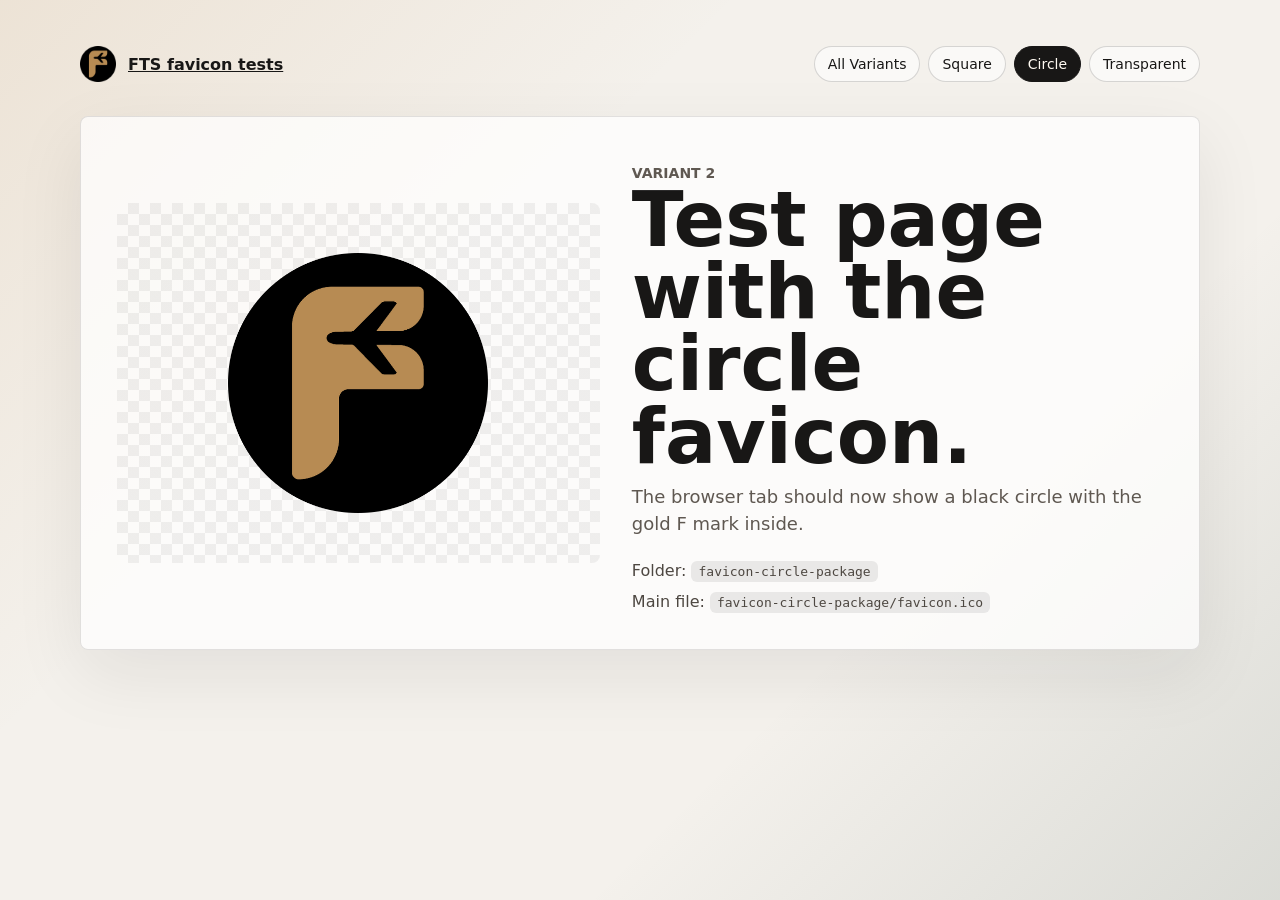
==== circle.html @ d93f95b7 "Initial favicon test site" ====
<!doctype html>
<html lang="ru">
  <head>
    <meta charset="utf-8">
    <meta name="viewport" content="width=device-width, initial-scale=1">
    <title>Circle favicon</title>
    <link rel="icon" href="favicon-circle-package/favicon.ico" sizes="any">
    <link rel="icon" type="image/png" sizes="16x16" href="favicon-circle-package/favicon-16x16.png">
    <link rel="icon" type="image/png" sizes="32x32" href="favicon-circle-package/favicon-32x32.png">
    <link rel="apple-touch-icon" sizes="180x180" href="favicon-circle-package/apple-touch-icon.png">
    <link rel="manifest" href="favicon-circle-package/site.webmanifest">
    <meta name="theme-color" content="#000000">
    <meta name="msapplication-TileColor" content="#000000">
    <meta name="msapplication-config" content="favicon-circle-package/browserconfig.xml">
    <link rel="stylesheet" href="styles.css">
  </head>
  <body>
    <main class="shell">
      <header class="topbar">
        <a class="brand" href="index.html" aria-label="FTS favicon tests">
          <img src="favicon-circle-package/favicon-192x192.png" alt="">
          <span>FTS favicon tests</span>
        </a>
        <nav class="nav" aria-label="Pages">
          <a href="index.html">All Variants</a>
          <a href="square.html">Square</a>
          <a href="circle.html" aria-current="page">Circle</a>
          <a href="transparent.html">Transparent</a>
        </nav>
      </header>

      <section class="detail">
        <div class="icon-stage">
          <img src="favicon-circle-package/favicon-512x512.png" alt="Circle FTS icon">
        </div>
        <div>
          <p class="eyebrow">Variant 2</p>
          <h1>Test page with the circle favicon.</h1>
          <p class="lead">The browser tab should now show a black circle with the gold F mark inside.</p>
          <div class="path-list">
            <span>Folder: <code>favicon-circle-package</code></span>
            <span>Main file: <code>favicon-circle-package/favicon.ico</code></span>
          </div>
        </div>
      </section>
    </main>
  </body>
</html>
---- styles.css ----
:root {
  color-scheme: light;
  font-family: Inter, ui-sans-serif, system-ui, -apple-system, BlinkMacSystemFont, "Segoe UI", sans-serif;
  background: #f4f1ec;
  color: #181716;
}

* {
  box-sizing: border-box;
}

body {
  margin: 0;
  min-height: 100vh;
  background:
    linear-gradient(135deg, rgba(192, 141, 78, 0.14), transparent 34%),
    linear-gradient(315deg, rgba(36, 63, 56, 0.12), transparent 32%),
    #f4f1ec;
}

a {
  color: inherit;
}

.shell {
  width: min(1120px, calc(100% - 40px));
  margin: 0 auto;
  padding: 32px 0 56px;
}

.topbar {
  display: flex;
  align-items: center;
  justify-content: space-between;
  gap: 20px;
  padding: 14px 0 34px;
}

.brand {
  display: flex;
  align-items: center;
  gap: 12px;
  font-weight: 750;
}

.brand img {
  width: 36px;
  height: 36px;
  object-fit: contain;
}

.nav {
  display: flex;
  flex-wrap: wrap;
  gap: 8px;
  justify-content: flex-end;
}

.nav a {
  border: 1px solid rgba(24, 23, 22, 0.16);
  border-radius: 999px;
  padding: 9px 13px;
  text-decoration: none;
  font-size: 14px;
  background: rgba(255, 255, 255, 0.56);
}

.nav a[aria-current="page"] {
  background: #181716;
  color: #fffaf2;
  border-color: #181716;
}

.hero {
  display: grid;
  gap: 18px;
  margin-bottom: 28px;
}

.eyebrow {
  margin: 0;
  color: #76542d;
  font-size: 14px;
  font-weight: 750;
  text-transform: uppercase;
  letter-spacing: 0;
}

h1 {
  max-width: 780px;
  margin: 0;
  font-size: clamp(36px, 7vw, 76px);
  line-height: 0.95;
  letter-spacing: 0;
}

.lead {
  max-width: 690px;
  margin: 0;
  color: #57504a;
  font-size: 18px;
  line-height: 1.55;
}

.grid {
  display: grid;
  grid-template-columns: repeat(3, minmax(0, 1fr));
  gap: 18px;
  margin-top: 34px;
}

.variant-card {
  display: grid;
  min-height: 330px;
  align-content: space-between;
  gap: 24px;
  padding: 24px;
  border: 1px solid rgba(24, 23, 22, 0.12);
  border-radius: 8px;
  background: rgba(255, 255, 255, 0.72);
  text-decoration: none;
  box-shadow: 0 24px 70px rgba(24, 23, 22, 0.08);
  transition: transform 160ms ease, box-shadow 160ms ease, border-color 160ms ease;
}

.variant-card:hover {
  transform: translateY(-3px);
  border-color: rgba(192, 141, 78, 0.55);
  box-shadow: 0 28px 84px rgba(24, 23, 22, 0.13);
}

.icon-stage {
  display: grid;
  place-items: center;
  min-height: 160px;
  border-radius: 8px;
  background:
    linear-gradient(45deg, rgba(24, 23, 22, 0.06) 25%, transparent 25%),
    linear-gradient(-45deg, rgba(24, 23, 22, 0.06) 25%, transparent 25%),
    linear-gradient(45deg, transparent 75%, rgba(24, 23, 22, 0.06) 75%),
    linear-gradient(-45deg, transparent 75%, rgba(24, 23, 22, 0.06) 75%);
  background-size: 22px 22px;
  background-position: 0 0, 0 11px, 11px -11px, -11px 0;
}

.icon-stage.plain {
  background: #e8e2d8;
}

.icon-stage img {
  width: 112px;
  height: 112px;
  object-fit: contain;
  image-rendering: auto;
}

.variant-card h2,
.detail h2 {
  margin: 0;
  font-size: 24px;
  letter-spacing: 0;
}

.variant-card p,
.detail p {
  margin: 10px 0 0;
  color: #5f5851;
  line-height: 1.5;
}

.detail {
  display: grid;
  grid-template-columns: 1fr 1.1fr;
  gap: 32px;
  align-items: center;
  min-height: 520px;
  padding: 36px;
  border: 1px solid rgba(24, 23, 22, 0.12);
  border-radius: 8px;
  background: rgba(255, 255, 255, 0.72);
  box-shadow: 0 24px 70px rgba(24, 23, 22, 0.08);
}

.detail .icon-stage {
  min-height: 360px;
}

.detail .icon-stage img {
  width: min(260px, 56vw);
  height: min(260px, 56vw);
}

.path-list {
  display: grid;
  gap: 10px;
  margin-top: 24px;
  color: #4d4741;
}

.path-list code {
  display: inline-block;
  padding: 3px 7px;
  border-radius: 6px;
  background: rgba(24, 23, 22, 0.08);
}

@media (max-width: 820px) {
  .topbar {
    align-items: flex-start;
    flex-direction: column;
  }

  .nav {
    justify-content: flex-start;
  }

  .grid,
  .detail {
    grid-template-columns: 1fr;
  }

  .detail {
    padding: 22px;
    min-height: auto;
  }
}
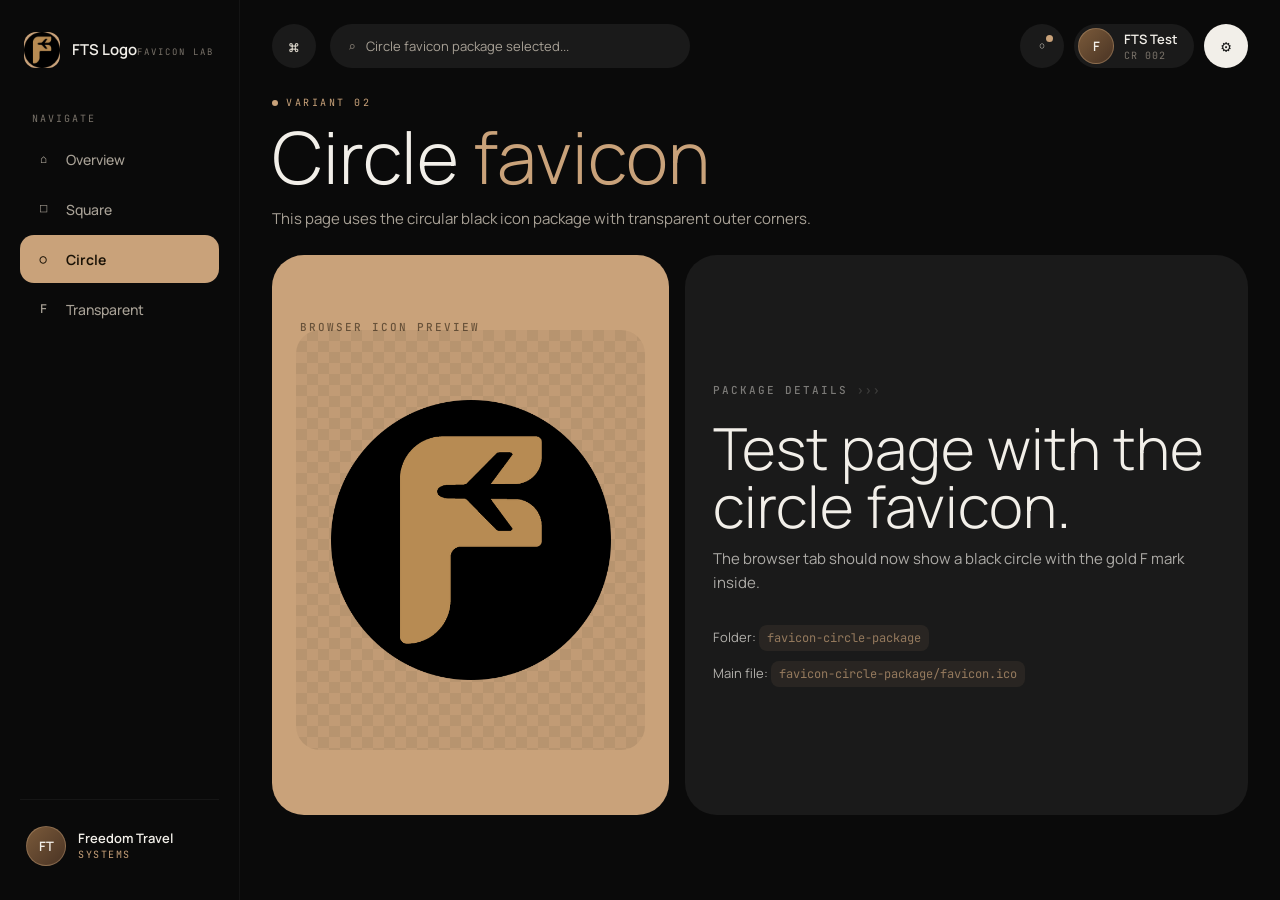
==== commit 2cb4de37: "Restyle favicon test dashboard" ====
--- a/circle.html
+++ b/circle.html
@@ -1,48 +1,65 @@
 <!doctype html>
-<html lang="ru">
+<html lang="en">
   <head>
     <meta charset="utf-8">
     <meta name="viewport" content="width=device-width, initial-scale=1">
     <title>Circle favicon</title>
+    <link rel="preconnect" href="https://fonts.googleapis.com">
+    <link rel="preconnect" href="https://fonts.gstatic.com" crossorigin>
+    <link href="https://fonts.googleapis.com/css2?family=Manrope:wght@200;300;400;500;600;700&family=JetBrains+Mono:wght@400;500&display=swap" rel="stylesheet">
     <link rel="icon" href="favicon-circle-package/favicon.ico" sizes="any">
     <link rel="icon" type="image/png" sizes="16x16" href="favicon-circle-package/favicon-16x16.png">
     <link rel="icon" type="image/png" sizes="32x32" href="favicon-circle-package/favicon-32x32.png">
     <link rel="apple-touch-icon" sizes="180x180" href="favicon-circle-package/apple-touch-icon.png">
     <link rel="manifest" href="favicon-circle-package/site.webmanifest">
-    <meta name="theme-color" content="#000000">
+    <meta name="theme-color" content="#0a0a0a">
     <meta name="msapplication-TileColor" content="#000000">
     <meta name="msapplication-config" content="favicon-circle-package/browserconfig.xml">
     <link rel="stylesheet" href="styles.css">
   </head>
   <body>
-    <main class="shell">
-      <header class="topbar">
-        <a class="brand" href="index.html" aria-label="FTS favicon tests">
-          <img src="favicon-circle-package/favicon-192x192.png" alt="">
-          <span>FTS favicon tests</span>
+    <div class="shell">
+      <aside class="side">
+        <a class="logo" href="index.html" aria-label="FTS favicon tests">
+          <span class="logo-mark"><img src="favicon-circle-package/favicon-192x192.png" alt=""></span>
+          <span class="logo-text"><span class="n">FTS Logo</span><span class="s">Favicon Lab</span></span>
         </a>
         <nav class="nav" aria-label="Pages">
-          <a href="index.html">All Variants</a>
-          <a href="square.html">Square</a>
-          <a href="circle.html" aria-current="page">Circle</a>
-          <a href="transparent.html">Transparent</a>
+          <div class="nav-label">Navigate</div>
+          <a class="nav-item" href="index.html"><span class="nav-ico">⌂</span><span>Overview</span></a>
+          <a class="nav-item" href="square.html"><span class="nav-ico">□</span><span>Square</span></a>
+          <a class="nav-item active" href="circle.html"><span class="nav-ico">○</span><span>Circle</span></a>
+          <a class="nav-item" href="transparent.html"><span class="nav-ico">F</span><span>Transparent</span></a>
         </nav>
-      </header>
+        <div class="side-foot"><div class="prof"><div class="avatar">FT</div><div><div class="nm">Freedom Travel</div><div class="rl">Systems</div></div></div></div>
+      </aside>
 
-      <section class="detail">
-        <div class="icon-stage">
-          <img src="favicon-circle-package/favicon-512x512.png" alt="Circle FTS icon">
-        </div>
-        <div>
-          <p class="eyebrow">Variant 2</p>
-          <h1>Test page with the circle favicon.</h1>
-          <p class="lead">The browser tab should now show a black circle with the gold F mark inside.</p>
-          <div class="path-list">
-            <span>Folder: <code>favicon-circle-package</code></span>
-            <span>Main file: <code>favicon-circle-package/favicon.ico</code></span>
+      <main class="main">
+        <header class="top">
+          <div class="top-left"><div class="icon-btn">⌘</div><div class="search-pill"><span>⌕</span><span>Circle favicon package selected...</span></div></div>
+          <div class="top-right"><div class="icon-btn"><span class="dot"></span>◦</div><div class="user-chip"><div class="avatar">F</div><div><div class="nm">FTS Test</div><div class="id">CR 002</div></div></div><div class="icon-btn white">⚙</div></div>
+        </header>
+        <section class="headline">
+          <p class="eyebrow">Variant 02</p>
+          <h1>Circle <em>favicon</em></h1>
+          <p class="lead">This page uses the circular black icon package with transparent outer corners.</p>
+        </section>
+        <section class="grid">
+          <div class="tile tan detail-visual">
+            <div class="tile-label">Browser icon preview</div>
+            <div class="icon-stage"><img src="favicon-circle-package/favicon-512x512.png" alt="Circle FTS icon"></div>
           </div>
-        </div>
-      </section>
-    </main>
+          <div class="tile dark detail-copy">
+            <div class="tile-label">Package details <span class="chev">›››</span></div>
+            <h2>Test page with the circle favicon.</h2>
+            <p>The browser tab should now show a black circle with the gold F mark inside.</p>
+            <div class="path-list">
+              <span>Folder: <code>favicon-circle-package</code></span>
+              <span>Main file: <code>favicon-circle-package/favicon.ico</code></span>
+            </div>
+          </div>
+        </section>
+      </main>
+    </div>
   </body>
 </html>
--- a/styles.css
+++ b/styles.css
@@ -1,226 +1,728 @@
 :root {
-  color-scheme: light;
-  font-family: Inter, ui-sans-serif, system-ui, -apple-system, BlinkMacSystemFont, "Segoe UI", sans-serif;
-  background: #f4f1ec;
-  color: #181716;
+  --bg: #0a0a0a;
+  --bg-2: #111111;
+  --tile-dark: #1a1a1a;
+  --tile-darker: #141414;
+  --tile-grey: #cfcac2;
+  --tile-grey-2: #b8b2a8;
+  --tile-tan: #c9a27a;
+  --tile-tan-2: #b08968;
+  --tile-tan-dark: #6b4e2e;
+  --ink: #f2efe9;
+  --ink-2: #d4cfc4;
+  --muted: #7a736a;
+  --muted-2: #a8a196;
+  --on-tan: #1a1206;
+  --on-grey: #1a1a1a;
+  --r-xl: 32px;
+  --r-lg: 24px;
+  --r-md: 16px;
+  --sans: "Manrope", system-ui, -apple-system, BlinkMacSystemFont, "Segoe UI", sans-serif;
+  --mono: "JetBrains Mono", ui-monospace, SFMono-Regular, Menlo, monospace;
 }
 
 * {
   box-sizing: border-box;
 }
 
+html,
 body {
   margin: 0;
+  min-height: 100%;
+}
+
+body {
   min-height: 100vh;
-  background:
-    linear-gradient(135deg, rgba(192, 141, 78, 0.14), transparent 34%),
-    linear-gradient(315deg, rgba(36, 63, 56, 0.12), transparent 32%),
-    #f4f1ec;
+  background: var(--bg);
+  color: var(--ink);
+  font-family: var(--sans);
+  font-weight: 400;
+  -webkit-font-smoothing: antialiased;
 }
 
 a {
   color: inherit;
+  text-decoration: none;
 }
 
 .shell {
-  width: min(1120px, calc(100% - 40px));
-  margin: 0 auto;
-  padding: 32px 0 56px;
-}
-
-.topbar {
-  display: flex;
-  align-items: center;
-  justify-content: space-between;
-  gap: 20px;
-  padding: 14px 0 34px;
-}
-
-.brand {
+  display: grid;
+  grid-template-columns: 240px 1fr;
+  min-height: 100vh;
+}
+
+.side {
+  position: sticky;
+  top: 0;
+  display: flex;
+  flex-direction: column;
+  gap: 28px;
+  height: 100vh;
+  padding: 28px 20px;
+  border-right: 1px solid rgba(255, 255, 255, 0.04);
+  background: var(--bg);
+}
+
+.logo {
   display: flex;
   align-items: center;
   gap: 12px;
-  font-weight: 750;
-}
-
-.brand img {
+  padding: 4px 4px 8px;
+}
+
+.logo-mark {
+  display: grid;
+  place-items: center;
   width: 36px;
   height: 36px;
-  object-fit: contain;
+  flex-shrink: 0;
+  overflow: hidden;
+  border-radius: 12px;
+  background: var(--tile-tan);
+}
+
+.logo-mark img {
+  width: 100%;
+  height: 100%;
+  object-fit: cover;
+}
+
+.logo-text {
+  min-width: 0;
+  line-height: 1.1;
+}
+
+.logo-text .n {
+  color: var(--ink);
+  font-size: 15px;
+  font-weight: 600;
+  letter-spacing: 0;
+  white-space: nowrap;
+}
+
+.logo-text .s {
+  margin-top: 3px;
+  color: var(--muted);
+  font-family: var(--mono);
+  font-size: 9px;
+  letter-spacing: 0.22em;
+  text-transform: uppercase;
+  white-space: nowrap;
 }
 
 .nav {
   display: flex;
-  flex-wrap: wrap;
+  flex-direction: column;
+  gap: 2px;
+}
+
+.nav-label {
+  padding: 8px 12px;
+  color: var(--muted);
+  font-family: var(--mono);
+  font-size: 10px;
+  letter-spacing: 0.2em;
+  text-transform: uppercase;
+}
+
+.nav-item {
+  display: flex;
+  align-items: center;
+  gap: 14px;
+  min-height: 48px;
+  padding: 12px 14px;
+  border-radius: 14px;
+  color: var(--muted-2);
+  font-size: 14px;
+  font-weight: 500;
+  transition: background 0.15s, color 0.15s;
+}
+
+.nav-item:hover {
+  background: var(--tile-dark);
+  color: var(--ink);
+}
+
+.nav-item.active {
+  background: var(--tile-tan);
+  color: var(--on-tan);
+  font-weight: 650;
+}
+
+.nav-ico {
+  display: grid;
+  place-items: center;
+  width: 18px;
+  height: 18px;
+  flex-shrink: 0;
+  font-family: var(--mono);
+  font-size: 12px;
+}
+
+.badge {
+  margin-left: auto;
+  padding: 2px 7px;
+  border-radius: 6px;
+  background: var(--on-tan);
+  color: var(--tile-tan);
+  font-family: var(--mono);
+  font-size: 10px;
+}
+
+.side-foot {
+  margin-top: auto;
+  padding-top: 20px;
+  border-top: 1px solid rgba(255, 255, 255, 0.05);
+}
+
+.prof {
+  display: flex;
+  align-items: center;
+  gap: 12px;
+  padding: 6px;
+}
+
+.avatar {
+  display: grid;
+  place-items: center;
+  width: 40px;
+  height: 40px;
+  flex-shrink: 0;
+  border: 1.5px solid rgba(201, 162, 122, 0.4);
+  border-radius: 50%;
+  background: linear-gradient(135deg, #7a5a3a, #4a3424);
+  color: var(--ink);
+  font-size: 13px;
+  font-weight: 600;
+}
+
+.prof .nm {
+  color: var(--ink);
+  font-size: 13px;
+  font-weight: 600;
+  line-height: 1.2;
+  white-space: nowrap;
+}
+
+.prof .rl {
+  margin-top: 2px;
+  color: var(--tile-tan);
+  font-family: var(--mono);
+  font-size: 10px;
+  letter-spacing: 0.15em;
+  text-transform: uppercase;
+  white-space: nowrap;
+}
+
+.main {
+  display: flex;
+  flex-direction: column;
+  gap: 20px;
+  min-width: 0;
+  padding: 24px 32px 40px;
+  overflow: hidden;
+}
+
+.top {
+  display: flex;
+  align-items: center;
+  gap: 12px;
+}
+
+.top-left {
+  display: flex;
+  align-items: center;
+  gap: 14px;
+  flex: 1;
+  min-width: 0;
+}
+
+.icon-btn {
+  position: relative;
+  display: grid;
+  place-items: center;
+  width: 44px;
+  height: 44px;
+  flex-shrink: 0;
+  border-radius: 50%;
+  background: var(--tile-dark);
+  color: var(--ink-2);
+  font-family: var(--mono);
+  font-size: 16px;
+}
+
+.icon-btn.white {
+  background: var(--ink);
+  color: var(--on-grey);
+}
+
+.icon-btn .dot {
+  position: absolute;
+  top: 11px;
+  right: 11px;
+  width: 7px;
+  height: 7px;
+  border-radius: 50%;
+  background: var(--tile-tan);
+}
+
+.search-pill {
+  display: flex;
+  align-items: center;
+  gap: 10px;
+  width: min(360px, 100%);
+  height: 44px;
+  padding: 0 20px 0 18px;
+  border-radius: 999px;
+  background: var(--tile-dark);
+  color: var(--muted-2);
+  font-size: 13px;
+}
+
+.search-pill span:first-child {
+  color: var(--muted);
+  font-family: var(--mono);
+}
+
+.top-right {
+  display: flex;
+  align-items: center;
+  gap: 10px;
+  flex-shrink: 0;
+}
+
+.user-chip {
+  display: flex;
+  align-items: center;
+  gap: 10px;
+  padding: 4px 16px 4px 4px;
+  border-radius: 999px;
+  background: var(--tile-dark);
+}
+
+.user-chip .avatar {
+  width: 36px;
+  height: 36px;
+}
+
+.user-chip .nm {
+  font-size: 13px;
+  font-weight: 600;
+  white-space: nowrap;
+}
+
+.user-chip .id {
+  margin-top: 1px;
+  color: var(--muted);
+  font-family: var(--mono);
+  font-size: 10px;
+  letter-spacing: 0.1em;
+  white-space: nowrap;
+}
+
+.headline {
+  padding: 8px 0 4px;
+}
+
+.eyebrow {
+  display: flex;
+  align-items: center;
   gap: 8px;
-  justify-content: flex-end;
-}
-
-.nav a {
-  border: 1px solid rgba(24, 23, 22, 0.16);
-  border-radius: 999px;
-  padding: 9px 13px;
-  text-decoration: none;
-  font-size: 14px;
-  background: rgba(255, 255, 255, 0.56);
-}
-
-.nav a[aria-current="page"] {
-  background: #181716;
-  color: #fffaf2;
-  border-color: #181716;
-}
-
-.hero {
-  display: grid;
-  gap: 18px;
-  margin-bottom: 28px;
-}
-
-.eyebrow {
   margin: 0;
-  color: #76542d;
-  font-size: 14px;
-  font-weight: 750;
+  color: var(--tile-tan);
+  font-family: var(--mono);
+  font-size: 10px;
+  letter-spacing: 0.25em;
   text-transform: uppercase;
+}
+
+.eyebrow::before {
+  content: "";
+  width: 6px;
+  height: 6px;
+  border-radius: 50%;
+  background: var(--tile-tan);
+}
+
+h1 {
+  margin: 12px 0 0;
+  color: var(--ink);
+  font-size: 72px;
+  font-weight: 300;
   letter-spacing: 0;
-}
-
-h1 {
-  max-width: 780px;
-  margin: 0;
-  font-size: clamp(36px, 7vw, 76px);
-  line-height: 0.95;
-  letter-spacing: 0;
+  line-height: 1;
+}
+
+h1 em {
+  color: var(--tile-tan);
+  font-style: normal;
+  font-weight: 300;
 }
 
 .lead {
-  max-width: 690px;
-  margin: 0;
-  color: #57504a;
-  font-size: 18px;
-  line-height: 1.55;
+  max-width: 720px;
+  margin: 14px 0 0;
+  color: var(--muted-2);
+  font-size: 15px;
+  line-height: 1.6;
 }
 
 .grid {
   display: grid;
-  grid-template-columns: repeat(3, minmax(0, 1fr));
-  gap: 18px;
-  margin-top: 34px;
+  grid-template-columns: repeat(12, 1fr);
+  gap: 16px;
+}
+
+.tile {
+  position: relative;
+  display: flex;
+  flex-direction: column;
+  overflow: hidden;
+  border-radius: var(--r-xl);
+  padding: 28px;
+}
+
+.tile.dark {
+  background: var(--tile-dark);
+  color: var(--ink);
+}
+
+.tile.darker {
+  background: var(--tile-darker);
+  color: var(--ink);
+}
+
+.tile.grey {
+  background: var(--tile-grey);
+  color: var(--on-grey);
+}
+
+.tile.grey-2 {
+  background: var(--tile-grey-2);
+  color: var(--on-grey);
+}
+
+.tile.tan {
+  background: var(--tile-tan);
+  color: var(--on-tan);
+}
+
+.tile-label {
+  color: currentColor;
+  font-family: var(--mono);
+  font-size: 11px;
+  font-weight: 500;
+  letter-spacing: 0.18em;
+  opacity: 0.55;
+  text-transform: uppercase;
+  white-space: nowrap;
+}
+
+.tile.dark .tile-label,
+.tile.darker .tile-label {
+  opacity: 0.45;
+}
+
+.hero-tile {
+  grid-column: span 6;
+  min-height: 278px;
+  justify-content: space-between;
+}
+
+.hero-tile h2 {
+  max-width: 480px;
+  margin: 28px 0 0;
+  font-size: 42px;
+  font-weight: 300;
+  letter-spacing: 0;
+  line-height: 1.05;
+}
+
+.hero-tile p {
+  max-width: 520px;
+  margin: 16px 0 0;
+  color: rgba(0, 0, 0, 0.58);
+  font-size: 14px;
+  line-height: 1.6;
 }
 
 .variant-card {
-  display: grid;
-  min-height: 330px;
-  align-content: space-between;
-  gap: 24px;
-  padding: 24px;
-  border: 1px solid rgba(24, 23, 22, 0.12);
-  border-radius: 8px;
-  background: rgba(255, 255, 255, 0.72);
-  text-decoration: none;
-  box-shadow: 0 24px 70px rgba(24, 23, 22, 0.08);
-  transition: transform 160ms ease, box-shadow 160ms ease, border-color 160ms ease;
+  grid-column: span 4;
+  min-height: 360px;
+  color: inherit;
+  transition: transform 0.15s ease, filter 0.15s ease;
 }
 
 .variant-card:hover {
-  transform: translateY(-3px);
-  border-color: rgba(192, 141, 78, 0.55);
-  box-shadow: 0 28px 84px rgba(24, 23, 22, 0.13);
+  transform: translateY(-4px);
+  filter: brightness(1.04);
+}
+
+.variant-card h2,
+.detail-copy h2 {
+  margin: 22px 0 0;
+  font-size: 34px;
+  font-weight: 300;
+  letter-spacing: 0;
+  line-height: 1;
+}
+
+.variant-card p,
+.detail-copy p {
+  margin: 12px 0 0;
+  color: currentColor;
+  font-size: 14px;
+  line-height: 1.58;
+  opacity: 0.68;
 }
 
 .icon-stage {
+  position: relative;
   display: grid;
   place-items: center;
   min-height: 160px;
-  border-radius: 8px;
+  margin: -4px -4px 0;
+  overflow: hidden;
+  border-radius: var(--r-lg);
   background:
-    linear-gradient(45deg, rgba(24, 23, 22, 0.06) 25%, transparent 25%),
-    linear-gradient(-45deg, rgba(24, 23, 22, 0.06) 25%, transparent 25%),
-    linear-gradient(45deg, transparent 75%, rgba(24, 23, 22, 0.06) 75%),
-    linear-gradient(-45deg, transparent 75%, rgba(24, 23, 22, 0.06) 75%);
+    linear-gradient(45deg, rgba(255, 255, 255, 0.05) 25%, transparent 25%),
+    linear-gradient(-45deg, rgba(255, 255, 255, 0.05) 25%, transparent 25%),
+    linear-gradient(45deg, transparent 75%, rgba(255, 255, 255, 0.05) 75%),
+    linear-gradient(-45deg, transparent 75%, rgba(255, 255, 255, 0.05) 75%),
+    rgba(255, 255, 255, 0.04);
   background-size: 22px 22px;
   background-position: 0 0, 0 11px, 11px -11px, -11px 0;
 }
 
+.tile.grey .icon-stage,
+.tile.grey-2 .icon-stage,
+.tile.tan .icon-stage {
+  background:
+    linear-gradient(45deg, rgba(0, 0, 0, 0.05) 25%, transparent 25%),
+    linear-gradient(-45deg, rgba(0, 0, 0, 0.05) 25%, transparent 25%),
+    linear-gradient(45deg, transparent 75%, rgba(0, 0, 0, 0.05) 75%),
+    linear-gradient(-45deg, transparent 75%, rgba(0, 0, 0, 0.05) 75%),
+    rgba(0, 0, 0, 0.04);
+  background-size: 22px 22px;
+  background-position: 0 0, 0 11px, 11px -11px, -11px 0;
+}
+
 .icon-stage.plain {
-  background: #e8e2d8;
+  background: rgba(0, 0, 0, 0.08);
 }
 
 .icon-stage img {
-  width: 112px;
-  height: 112px;
+  position: relative;
+  z-index: 1;
+  width: 118px;
+  height: 118px;
   object-fit: contain;
-  image-rendering: auto;
-}
-
-.variant-card h2,
-.detail h2 {
-  margin: 0;
-  font-size: 24px;
-  letter-spacing: 0;
-}
-
-.variant-card p,
-.detail p {
-  margin: 10px 0 0;
-  color: #5f5851;
-  line-height: 1.5;
-}
-
-.detail {
-  display: grid;
-  grid-template-columns: 1fr 1.1fr;
-  gap: 32px;
-  align-items: center;
-  min-height: 520px;
-  padding: 36px;
-  border: 1px solid rgba(24, 23, 22, 0.12);
-  border-radius: 8px;
-  background: rgba(255, 255, 255, 0.72);
-  box-shadow: 0 24px 70px rgba(24, 23, 22, 0.08);
-}
-
-.detail .icon-stage {
-  min-height: 360px;
-}
-
-.detail .icon-stage img {
-  width: min(260px, 56vw);
-  height: min(260px, 56vw);
+}
+
+.chev {
+  color: currentColor;
+  font-weight: 600;
+  letter-spacing: 1px;
+  opacity: 0.38;
+}
+
+.stat-row {
+  display: flex;
+  flex-wrap: wrap;
+  gap: 8px;
+  margin-top: 20px;
+}
+
+.stat-pill {
+  padding: 6px 10px;
+  border-radius: 999px;
+  background: rgba(0, 0, 0, 0.08);
+  color: currentColor;
+  font-family: var(--mono);
+  font-size: 10px;
+  letter-spacing: 0.08em;
+  text-transform: uppercase;
+}
+
+.tile.dark .stat-pill,
+.tile.darker .stat-pill {
+  background: rgba(201, 162, 122, 0.12);
+  color: var(--tile-tan);
+}
+
+.detail-visual {
+  grid-column: span 5;
+  min-height: 560px;
+  justify-content: center;
+}
+
+.detail-visual .icon-stage {
+  min-height: 420px;
+}
+
+.detail-visual .icon-stage img {
+  width: min(280px, 56vw);
+  height: min(280px, 56vw);
+}
+
+.detail-copy {
+  grid-column: span 7;
+  min-height: 560px;
+  justify-content: center;
+}
+
+.detail-copy h2 {
+  max-width: 620px;
+  font-size: 58px;
+}
+
+.detail-copy p {
+  max-width: 620px;
+  font-size: 15px;
 }
 
 .path-list {
   display: grid;
   gap: 10px;
-  margin-top: 24px;
-  color: #4d4741;
+  margin-top: 30px;
+}
+
+.path-list span {
+  color: currentColor;
+  font-size: 13px;
+  opacity: 0.7;
 }
 
 .path-list code {
   display: inline-block;
-  padding: 3px 7px;
-  border-radius: 6px;
-  background: rgba(24, 23, 22, 0.08);
-}
-
-@media (max-width: 820px) {
-  .topbar {
-    align-items: flex-start;
+  padding: 5px 8px;
+  border-radius: 8px;
+  background: rgba(0, 0, 0, 0.08);
+  color: currentColor;
+  font-family: var(--mono);
+  font-size: 12px;
+}
+
+.tile.dark .path-list code,
+.tile.darker .path-list code {
+  background: rgba(201, 162, 122, 0.12);
+  color: var(--tile-tan);
+}
+
+@media (max-width: 980px) {
+  .shell {
+    grid-template-columns: 1fr;
+  }
+
+  .side {
+    position: static;
+    height: auto;
+    padding: 18px;
+  }
+
+  .nav {
+    display: grid;
+    grid-template-columns: repeat(4, minmax(0, 1fr));
+  }
+
+  .nav-label,
+  .side-foot {
+    display: none;
+  }
+
+  .main {
+    padding: 18px;
+  }
+
+  .top {
     flex-direction: column;
+    align-items: stretch;
+  }
+
+  .top-right,
+  .top-left {
+    width: 100%;
+  }
+
+  .search-pill {
+    width: 100%;
+    max-width: none;
+  }
+
+  h1 {
+    font-size: 52px;
+  }
+
+  .hero-tile,
+  .variant-card,
+  .detail-visual,
+  .detail-copy {
+    grid-column: span 12;
+  }
+
+  .detail-copy,
+  .detail-visual {
+    min-height: auto;
+  }
+}
+
+@media (max-width: 620px) {
+  .side {
+    gap: 16px;
   }
 
   .nav {
-    justify-content: flex-start;
-  }
-
-  .grid,
-  .detail {
-    grid-template-columns: 1fr;
-  }
-
-  .detail {
+    grid-template-columns: 1fr 1fr;
+  }
+
+  .nav-item {
+    min-height: 44px;
+    padding: 10px 12px;
+  }
+
+  .user-chip {
+    display: none;
+  }
+
+  h1 {
+    font-size: 40px;
+    letter-spacing: 0;
+  }
+
+  .hero-tile h2,
+  .detail-copy h2 {
+    font-size: 40px;
+  }
+
+  .tile {
+    border-radius: 24px;
     padding: 22px;
+  }
+
+  .hero-tile,
+  .variant-card {
     min-height: auto;
   }
-}
+
+  .hero-tile h2,
+  .detail-copy h2 {
+    font-size: 34px;
+  }
+
+  .variant-card h2 {
+    font-size: 32px;
+  }
+
+  .icon-stage {
+    min-height: 150px;
+  }
+
+  .icon-stage img {
+    width: 96px;
+    height: 96px;
+  }
+
+  .detail-visual .icon-stage {
+    min-height: 260px;
+  }
+}
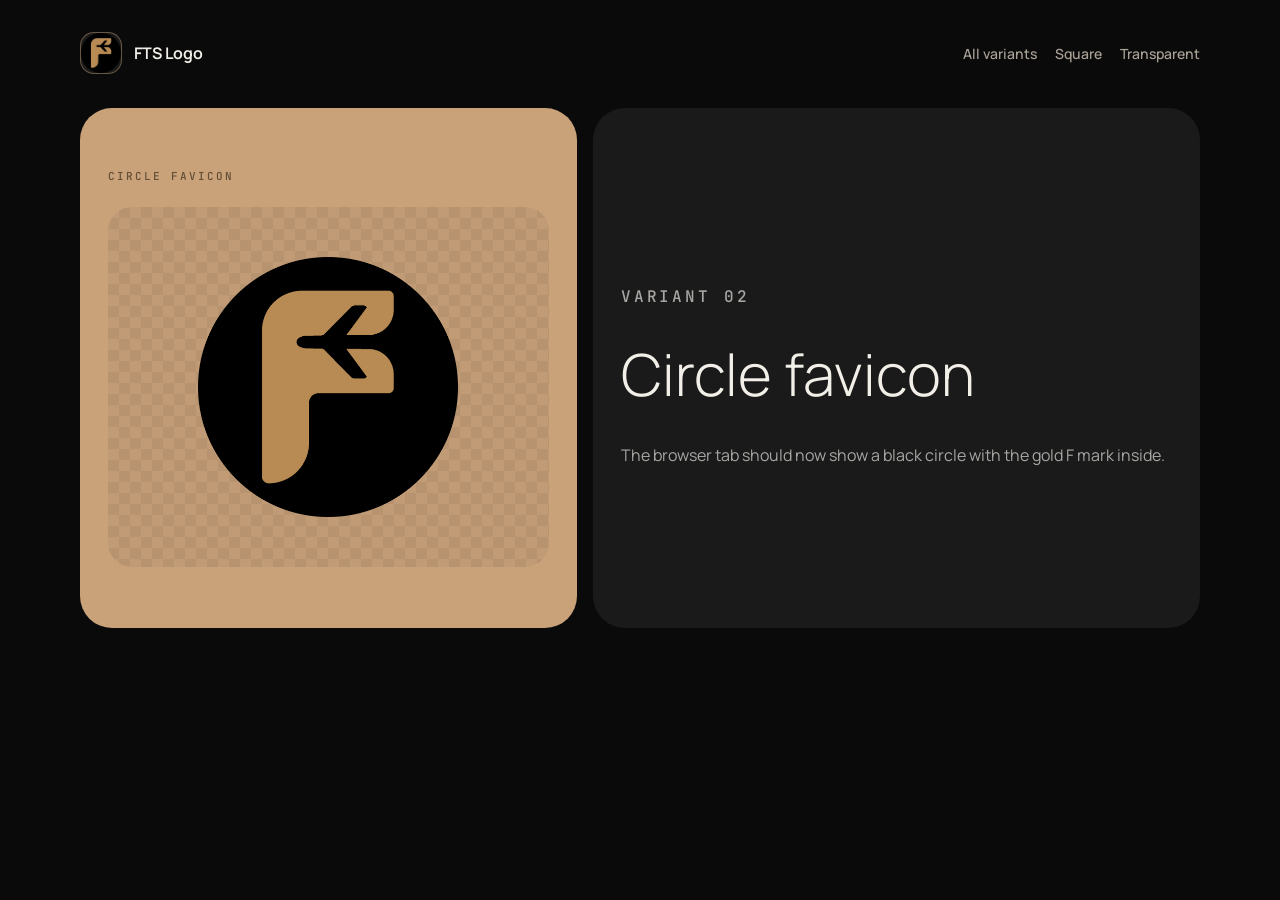
==== commit 7cf7ad3c: "Simplify favicon test pages" ====
--- a/circle.html
+++ b/circle.html
@@ -18,48 +18,32 @@
     <link rel="stylesheet" href="styles.css">
   </head>
   <body>
-    <div class="shell">
-      <aside class="side">
-        <a class="logo" href="index.html" aria-label="FTS favicon tests">
-          <span class="logo-mark"><img src="favicon-circle-package/favicon-192x192.png" alt=""></span>
-          <span class="logo-text"><span class="n">FTS Logo</span><span class="s">Favicon Lab</span></span>
+    <main class="page">
+      <header class="site-header">
+        <a class="brand" href="index.html" aria-label="FTS favicon tests">
+          <span class="brand-mark"><img src="favicon-circle-package/favicon-192x192.png" alt=""></span>
+          <span>FTS Logo</span>
         </a>
-        <nav class="nav" aria-label="Pages">
-          <div class="nav-label">Navigate</div>
-          <a class="nav-item" href="index.html"><span class="nav-ico">⌂</span><span>Overview</span></a>
-          <a class="nav-item" href="square.html"><span class="nav-ico">□</span><span>Square</span></a>
-          <a class="nav-item active" href="circle.html"><span class="nav-ico">○</span><span>Circle</span></a>
-          <a class="nav-item" href="transparent.html"><span class="nav-ico">F</span><span>Transparent</span></a>
+        <nav class="simple-nav" aria-label="Pages">
+          <a href="index.html">All variants</a>
+          <a href="square.html">Square</a>
+          <a href="transparent.html">Transparent</a>
         </nav>
-        <div class="side-foot"><div class="prof"><div class="avatar">FT</div><div><div class="nm">Freedom Travel</div><div class="rl">Systems</div></div></div></div>
-      </aside>
+      </header>
 
-      <main class="main">
-        <header class="top">
-          <div class="top-left"><div class="icon-btn">⌘</div><div class="search-pill"><span>⌕</span><span>Circle favicon package selected...</span></div></div>
-          <div class="top-right"><div class="icon-btn"><span class="dot"></span>◦</div><div class="user-chip"><div class="avatar">F</div><div><div class="nm">FTS Test</div><div class="id">CR 002</div></div></div><div class="icon-btn white">⚙</div></div>
-        </header>
-        <section class="headline">
+      <section class="detail-layout">
+        <div class="tile tan detail-preview">
+          <div class="tile-label">Circle favicon</div>
+          <div class="icon-stage">
+            <img src="favicon-circle-package/favicon-512x512.png" alt="Circle FTS icon">
+          </div>
+        </div>
+        <div class="tile dark detail-copy">
           <p class="eyebrow">Variant 02</p>
-          <h1>Circle <em>favicon</em></h1>
-          <p class="lead">This page uses the circular black icon package with transparent outer corners.</p>
-        </section>
-        <section class="grid">
-          <div class="tile tan detail-visual">
-            <div class="tile-label">Browser icon preview</div>
-            <div class="icon-stage"><img src="favicon-circle-package/favicon-512x512.png" alt="Circle FTS icon"></div>
-          </div>
-          <div class="tile dark detail-copy">
-            <div class="tile-label">Package details <span class="chev">›››</span></div>
-            <h2>Test page with the circle favicon.</h2>
-            <p>The browser tab should now show a black circle with the gold F mark inside.</p>
-            <div class="path-list">
-              <span>Folder: <code>favicon-circle-package</code></span>
-              <span>Main file: <code>favicon-circle-package/favicon.ico</code></span>
-            </div>
-          </div>
-        </section>
-      </main>
-    </div>
+          <h1>Circle favicon</h1>
+          <p>The browser tab should now show a black circle with the gold F mark inside.</p>
+        </div>
+      </section>
+    </main>
   </body>
 </html>
--- a/styles.css
+++ b/styles.css
@@ -1,22 +1,15 @@
 :root {
   --bg: #0a0a0a;
-  --bg-2: #111111;
   --tile-dark: #1a1a1a;
   --tile-darker: #141414;
   --tile-grey: #cfcac2;
-  --tile-grey-2: #b8b2a8;
   --tile-tan: #c9a27a;
-  --tile-tan-2: #b08968;
-  --tile-tan-dark: #6b4e2e;
   --ink: #f2efe9;
-  --ink-2: #d4cfc4;
-  --muted: #7a736a;
-  --muted-2: #a8a196;
+  --muted: #a8a196;
+  --on-grey: #1a1a1a;
   --on-tan: #1a1206;
-  --on-grey: #1a1a1a;
   --r-xl: 32px;
   --r-lg: 24px;
-  --r-md: 16px;
   --sans: "Manrope", system-ui, -apple-system, BlinkMacSystemFont, "Segoe UI", sans-serif;
   --mono: "JetBrains Mono", ui-monospace, SFMono-Regular, Menlo, monospace;
 }
@@ -36,7 +29,6 @@
   background: var(--bg);
   color: var(--ink);
   font-family: var(--sans);
-  font-weight: 400;
   -webkit-font-smoothing: antialiased;
 }
 
@@ -45,341 +37,63 @@
   text-decoration: none;
 }
 
-.shell {
-  display: grid;
-  grid-template-columns: 240px 1fr;
-  min-height: 100vh;
-}
-
-.side {
-  position: sticky;
-  top: 0;
+.page {
+  width: min(1120px, calc(100% - 40px));
+  margin: 0 auto;
+  padding: 32px 0 56px;
+}
+
+.site-header {
   display: flex;
-  flex-direction: column;
-  gap: 28px;
-  height: 100vh;
-  padding: 28px 20px;
-  border-right: 1px solid rgba(255, 255, 255, 0.04);
-  background: var(--bg);
-}
-
-.logo {
+  align-items: center;
+  justify-content: space-between;
+  gap: 24px;
+  margin-bottom: 34px;
+}
+
+.brand {
   display: flex;
   align-items: center;
   gap: 12px;
-  padding: 4px 4px 8px;
-}
-
-.logo-mark {
+  font-size: 16px;
+  font-weight: 650;
+}
+
+.brand-mark {
   display: grid;
   place-items: center;
-  width: 36px;
-  height: 36px;
-  flex-shrink: 0;
+  width: 42px;
+  height: 42px;
   overflow: hidden;
-  border-radius: 12px;
-  background: var(--tile-tan);
-}
-
-.logo-mark img {
+  border: 1px solid rgba(201, 162, 122, 0.45);
+  border-radius: 14px;
+  background: var(--tile-dark);
+}
+
+.brand-mark img {
   width: 100%;
   height: 100%;
   object-fit: cover;
 }
 
-.logo-text {
-  min-width: 0;
-  line-height: 1.1;
-}
-
-.logo-text .n {
-  color: var(--ink);
-  font-size: 15px;
-  font-weight: 600;
-  letter-spacing: 0;
-  white-space: nowrap;
-}
-
-.logo-text .s {
-  margin-top: 3px;
+.simple-nav {
+  display: flex;
+  flex-wrap: wrap;
+  gap: 18px;
+  justify-content: flex-end;
   color: var(--muted);
-  font-family: var(--mono);
-  font-size: 9px;
-  letter-spacing: 0.22em;
-  text-transform: uppercase;
-  white-space: nowrap;
-}
-
-.nav {
-  display: flex;
-  flex-direction: column;
-  gap: 2px;
-}
-
-.nav-label {
-  padding: 8px 12px;
-  color: var(--muted);
-  font-family: var(--mono);
-  font-size: 10px;
-  letter-spacing: 0.2em;
-  text-transform: uppercase;
-}
-
-.nav-item {
-  display: flex;
-  align-items: center;
-  gap: 14px;
-  min-height: 48px;
-  padding: 12px 14px;
-  border-radius: 14px;
-  color: var(--muted-2);
   font-size: 14px;
-  font-weight: 500;
-  transition: background 0.15s, color 0.15s;
-}
-
-.nav-item:hover {
-  background: var(--tile-dark);
-  color: var(--ink);
-}
-
-.nav-item.active {
-  background: var(--tile-tan);
-  color: var(--on-tan);
-  font-weight: 650;
-}
-
-.nav-ico {
-  display: grid;
-  place-items: center;
-  width: 18px;
-  height: 18px;
-  flex-shrink: 0;
-  font-family: var(--mono);
-  font-size: 12px;
-}
-
-.badge {
-  margin-left: auto;
-  padding: 2px 7px;
-  border-radius: 6px;
-  background: var(--on-tan);
-  color: var(--tile-tan);
-  font-family: var(--mono);
-  font-size: 10px;
-}
-
-.side-foot {
-  margin-top: auto;
-  padding-top: 20px;
-  border-top: 1px solid rgba(255, 255, 255, 0.05);
-}
-
-.prof {
-  display: flex;
-  align-items: center;
-  gap: 12px;
-  padding: 6px;
-}
-
-.avatar {
-  display: grid;
-  place-items: center;
-  width: 40px;
-  height: 40px;
-  flex-shrink: 0;
-  border: 1.5px solid rgba(201, 162, 122, 0.4);
-  border-radius: 50%;
-  background: linear-gradient(135deg, #7a5a3a, #4a3424);
-  color: var(--ink);
-  font-size: 13px;
-  font-weight: 600;
-}
-
-.prof .nm {
-  color: var(--ink);
-  font-size: 13px;
-  font-weight: 600;
-  line-height: 1.2;
-  white-space: nowrap;
-}
-
-.prof .rl {
-  margin-top: 2px;
-  color: var(--tile-tan);
-  font-family: var(--mono);
-  font-size: 10px;
-  letter-spacing: 0.15em;
-  text-transform: uppercase;
-  white-space: nowrap;
-}
-
-.main {
-  display: flex;
-  flex-direction: column;
-  gap: 20px;
-  min-width: 0;
-  padding: 24px 32px 40px;
-  overflow: hidden;
-}
-
-.top {
-  display: flex;
-  align-items: center;
-  gap: 12px;
-}
-
-.top-left {
-  display: flex;
-  align-items: center;
-  gap: 14px;
-  flex: 1;
-  min-width: 0;
-}
-
-.icon-btn {
-  position: relative;
-  display: grid;
-  place-items: center;
-  width: 44px;
-  height: 44px;
-  flex-shrink: 0;
-  border-radius: 50%;
-  background: var(--tile-dark);
-  color: var(--ink-2);
-  font-family: var(--mono);
-  font-size: 16px;
-}
-
-.icon-btn.white {
-  background: var(--ink);
-  color: var(--on-grey);
-}
-
-.icon-btn .dot {
-  position: absolute;
-  top: 11px;
-  right: 11px;
-  width: 7px;
-  height: 7px;
-  border-radius: 50%;
-  background: var(--tile-tan);
-}
-
-.search-pill {
-  display: flex;
-  align-items: center;
-  gap: 10px;
-  width: min(360px, 100%);
-  height: 44px;
-  padding: 0 20px 0 18px;
-  border-radius: 999px;
-  background: var(--tile-dark);
-  color: var(--muted-2);
-  font-size: 13px;
-}
-
-.search-pill span:first-child {
-  color: var(--muted);
-  font-family: var(--mono);
-}
-
-.top-right {
-  display: flex;
-  align-items: center;
-  gap: 10px;
-  flex-shrink: 0;
-}
-
-.user-chip {
-  display: flex;
-  align-items: center;
-  gap: 10px;
-  padding: 4px 16px 4px 4px;
-  border-radius: 999px;
-  background: var(--tile-dark);
-}
-
-.user-chip .avatar {
-  width: 36px;
-  height: 36px;
-}
-
-.user-chip .nm {
-  font-size: 13px;
-  font-weight: 600;
-  white-space: nowrap;
-}
-
-.user-chip .id {
-  margin-top: 1px;
-  color: var(--muted);
-  font-family: var(--mono);
-  font-size: 10px;
-  letter-spacing: 0.1em;
-  white-space: nowrap;
-}
-
-.headline {
-  padding: 8px 0 4px;
-}
-
-.eyebrow {
-  display: flex;
-  align-items: center;
-  gap: 8px;
-  margin: 0;
-  color: var(--tile-tan);
-  font-family: var(--mono);
-  font-size: 10px;
-  letter-spacing: 0.25em;
-  text-transform: uppercase;
-}
-
-.eyebrow::before {
-  content: "";
-  width: 6px;
-  height: 6px;
-  border-radius: 50%;
-  background: var(--tile-tan);
-}
-
-h1 {
-  margin: 12px 0 0;
-  color: var(--ink);
-  font-size: 72px;
-  font-weight: 300;
-  letter-spacing: 0;
-  line-height: 1;
-}
-
-h1 em {
-  color: var(--tile-tan);
-  font-style: normal;
-  font-weight: 300;
-}
-
-.lead {
-  max-width: 720px;
-  margin: 14px 0 0;
-  color: var(--muted-2);
-  font-size: 15px;
-  line-height: 1.6;
-}
-
-.grid {
-  display: grid;
-  grid-template-columns: repeat(12, 1fr);
-  gap: 16px;
+  font-weight: 550;
+}
+
+.simple-nav a:hover {
+  color: var(--ink);
 }
 
 .tile {
-  position: relative;
-  display: flex;
-  flex-direction: column;
-  overflow: hidden;
   border-radius: var(--r-xl);
   padding: 28px;
+  overflow: hidden;
 }
 
 .tile.dark {
@@ -397,59 +111,66 @@
   color: var(--on-grey);
 }
 
-.tile.grey-2 {
-  background: var(--tile-grey-2);
-  color: var(--on-grey);
-}
-
 .tile.tan {
   background: var(--tile-tan);
   color: var(--on-tan);
 }
 
+.intro {
+  min-height: 230px;
+  display: grid;
+  align-items: center;
+  margin-bottom: 16px;
+}
+
+.eyebrow,
 .tile-label {
+  margin: 0;
   color: currentColor;
   font-family: var(--mono);
   font-size: 11px;
   font-weight: 500;
   letter-spacing: 0.18em;
-  opacity: 0.55;
+  opacity: 0.58;
   text-transform: uppercase;
-  white-space: nowrap;
-}
-
-.tile.dark .tile-label,
-.tile.darker .tile-label {
-  opacity: 0.45;
-}
-
-.hero-tile {
-  grid-column: span 6;
-  min-height: 278px;
-  justify-content: space-between;
-}
-
-.hero-tile h2 {
-  max-width: 480px;
-  margin: 28px 0 0;
-  font-size: 42px;
+}
+
+.eyebrow {
+  color: #6b4e2e;
+  opacity: 1;
+}
+
+h1 {
+  max-width: 760px;
+  margin: 12px 0 0;
+  font-size: 58px;
   font-weight: 300;
   letter-spacing: 0;
-  line-height: 1.05;
-}
-
-.hero-tile p {
-  max-width: 520px;
+  line-height: 1;
+}
+
+.intro p:not(.eyebrow),
+.detail-copy p,
+.variant-card p {
+  max-width: 620px;
   margin: 16px 0 0;
-  color: rgba(0, 0, 0, 0.58);
-  font-size: 14px;
-  line-height: 1.6;
+  color: currentColor;
+  font-size: 16px;
+  line-height: 1.58;
+  opacity: 0.66;
+}
+
+.variant-grid {
+  display: grid;
+  grid-template-columns: repeat(3, minmax(0, 1fr));
+  gap: 16px;
 }
 
 .variant-card {
-  grid-column: span 4;
-  min-height: 360px;
-  color: inherit;
+  min-height: 350px;
+  display: grid;
+  align-content: space-between;
+  gap: 18px;
   transition: transform 0.15s ease, filter 0.15s ease;
 }
 
@@ -458,31 +179,10 @@
   filter: brightness(1.04);
 }
 
-.variant-card h2,
-.detail-copy h2 {
-  margin: 22px 0 0;
-  font-size: 34px;
-  font-weight: 300;
-  letter-spacing: 0;
-  line-height: 1;
-}
-
-.variant-card p,
-.detail-copy p {
-  margin: 12px 0 0;
-  color: currentColor;
-  font-size: 14px;
-  line-height: 1.58;
-  opacity: 0.68;
-}
-
 .icon-stage {
-  position: relative;
   display: grid;
   place-items: center;
-  min-height: 160px;
-  margin: -4px -4px 0;
-  overflow: hidden;
+  min-height: 170px;
   border-radius: var(--r-lg);
   background:
     linear-gradient(45deg, rgba(255, 255, 255, 0.05) 25%, transparent 25%),
@@ -495,7 +195,6 @@
 }
 
 .tile.grey .icon-stage,
-.tile.grey-2 .icon-stage,
 .tile.tan .icon-stage {
   background:
     linear-gradient(45deg, rgba(0, 0, 0, 0.05) 25%, transparent 25%),
@@ -508,221 +207,86 @@
 }
 
 .icon-stage.plain {
-  background: rgba(0, 0, 0, 0.08);
+  background: rgba(0, 0, 0, 0.12);
 }
 
 .icon-stage img {
-  position: relative;
-  z-index: 1;
   width: 118px;
   height: 118px;
   object-fit: contain;
 }
 
-.chev {
-  color: currentColor;
-  font-weight: 600;
-  letter-spacing: 1px;
-  opacity: 0.38;
-}
-
-.stat-row {
-  display: flex;
-  flex-wrap: wrap;
-  gap: 8px;
-  margin-top: 20px;
-}
-
-.stat-pill {
-  padding: 6px 10px;
-  border-radius: 999px;
-  background: rgba(0, 0, 0, 0.08);
-  color: currentColor;
-  font-family: var(--mono);
-  font-size: 10px;
-  letter-spacing: 0.08em;
-  text-transform: uppercase;
-}
-
-.tile.dark .stat-pill,
-.tile.darker .stat-pill {
-  background: rgba(201, 162, 122, 0.12);
-  color: var(--tile-tan);
-}
-
-.detail-visual {
-  grid-column: span 5;
-  min-height: 560px;
-  justify-content: center;
-}
-
-.detail-visual .icon-stage {
-  min-height: 420px;
-}
-
-.detail-visual .icon-stage img {
-  width: min(280px, 56vw);
-  height: min(280px, 56vw);
-}
-
+.detail-layout {
+  display: grid;
+  grid-template-columns: 0.9fr 1.1fr;
+  gap: 16px;
+}
+
+.detail-preview,
 .detail-copy {
-  grid-column: span 7;
-  min-height: 560px;
-  justify-content: center;
-}
-
-.detail-copy h2 {
-  max-width: 620px;
-  font-size: 58px;
-}
-
-.detail-copy p {
-  max-width: 620px;
-  font-size: 15px;
-}
-
-.path-list {
-  display: grid;
-  gap: 10px;
-  margin-top: 30px;
-}
-
-.path-list span {
-  color: currentColor;
-  font-size: 13px;
-  opacity: 0.7;
-}
-
-.path-list code {
-  display: inline-block;
-  padding: 5px 8px;
-  border-radius: 8px;
-  background: rgba(0, 0, 0, 0.08);
-  color: currentColor;
-  font-family: var(--mono);
-  font-size: 12px;
-}
-
-.tile.dark .path-list code,
-.tile.darker .path-list code {
-  background: rgba(201, 162, 122, 0.12);
-  color: var(--tile-tan);
-}
-
-@media (max-width: 980px) {
-  .shell {
+  min-height: 520px;
+  display: grid;
+  align-content: center;
+  gap: 24px;
+}
+
+.detail-preview .icon-stage {
+  min-height: 360px;
+}
+
+.detail-preview .icon-stage img {
+  width: min(260px, 54vw);
+  height: min(260px, 54vw);
+}
+
+@media (max-width: 820px) {
+  .page {
+    width: min(100% - 28px, 1120px);
+    padding-top: 22px;
+  }
+
+  .site-header {
+    align-items: flex-start;
+    flex-direction: column;
+  }
+
+  .simple-nav {
+    justify-content: flex-start;
+  }
+
+  h1 {
+    font-size: 42px;
+  }
+
+  .variant-grid,
+  .detail-layout {
     grid-template-columns: 1fr;
   }
 
-  .side {
-    position: static;
-    height: auto;
-    padding: 18px;
-  }
-
-  .nav {
-    display: grid;
-    grid-template-columns: repeat(4, minmax(0, 1fr));
-  }
-
-  .nav-label,
-  .side-foot {
-    display: none;
-  }
-
-  .main {
-    padding: 18px;
-  }
-
-  .top {
-    flex-direction: column;
-    align-items: stretch;
-  }
-
-  .top-right,
-  .top-left {
-    width: 100%;
-  }
-
-  .search-pill {
-    width: 100%;
-    max-width: none;
-  }
-
-  h1 {
-    font-size: 52px;
-  }
-
-  .hero-tile,
+  .intro,
   .variant-card,
-  .detail-visual,
+  .detail-preview,
   .detail-copy {
-    grid-column: span 12;
-  }
-
-  .detail-copy,
-  .detail-visual {
     min-height: auto;
   }
-}
-
-@media (max-width: 620px) {
-  .side {
-    gap: 16px;
-  }
-
-  .nav {
-    grid-template-columns: 1fr 1fr;
-  }
-
-  .nav-item {
-    min-height: 44px;
-    padding: 10px 12px;
-  }
-
-  .user-chip {
-    display: none;
-  }
-
-  h1 {
-    font-size: 40px;
-    letter-spacing: 0;
-  }
-
-  .hero-tile h2,
-  .detail-copy h2 {
-    font-size: 40px;
-  }
-
+
+  .detail-preview .icon-stage {
+    min-height: 260px;
+  }
+}
+
+@media (max-width: 520px) {
   .tile {
+    padding: 22px;
     border-radius: 24px;
-    padding: 22px;
-  }
-
-  .hero-tile,
-  .variant-card {
-    min-height: auto;
-  }
-
-  .hero-tile h2,
-  .detail-copy h2 {
-    font-size: 34px;
-  }
-
-  .variant-card h2 {
-    font-size: 32px;
   }
 
   .icon-stage {
-    min-height: 150px;
+    min-height: 145px;
   }
 
   .icon-stage img {
     width: 96px;
     height: 96px;
   }
-
-  .detail-visual .icon-stage {
-    min-height: 260px;
-  }
-}
+}
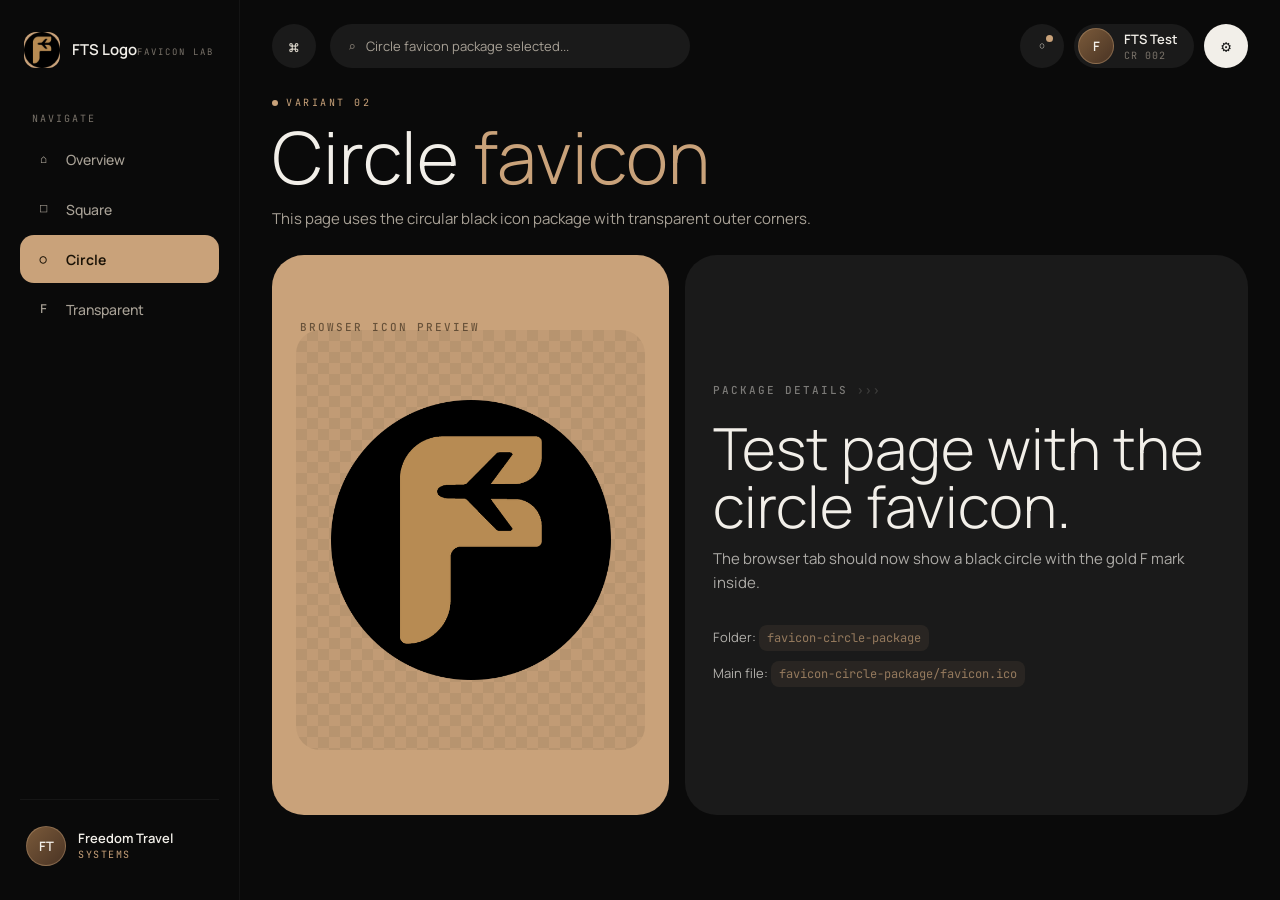
==== commit cadf6b25: "Revert "Simplify favicon test pages" This reverts commit 7cf7ad3c006a2ce18c1698f96a2fe07c956e20da." ====
--- a/circle.html
+++ b/circle.html
@@ -18,32 +18,48 @@
     <link rel="stylesheet" href="styles.css">
   </head>
   <body>
-    <main class="page">
-      <header class="site-header">
-        <a class="brand" href="index.html" aria-label="FTS favicon tests">
-          <span class="brand-mark"><img src="favicon-circle-package/favicon-192x192.png" alt=""></span>
-          <span>FTS Logo</span>
+    <div class="shell">
+      <aside class="side">
+        <a class="logo" href="index.html" aria-label="FTS favicon tests">
+          <span class="logo-mark"><img src="favicon-circle-package/favicon-192x192.png" alt=""></span>
+          <span class="logo-text"><span class="n">FTS Logo</span><span class="s">Favicon Lab</span></span>
         </a>
-        <nav class="simple-nav" aria-label="Pages">
-          <a href="index.html">All variants</a>
-          <a href="square.html">Square</a>
-          <a href="transparent.html">Transparent</a>
+        <nav class="nav" aria-label="Pages">
+          <div class="nav-label">Navigate</div>
+          <a class="nav-item" href="index.html"><span class="nav-ico">⌂</span><span>Overview</span></a>
+          <a class="nav-item" href="square.html"><span class="nav-ico">□</span><span>Square</span></a>
+          <a class="nav-item active" href="circle.html"><span class="nav-ico">○</span><span>Circle</span></a>
+          <a class="nav-item" href="transparent.html"><span class="nav-ico">F</span><span>Transparent</span></a>
         </nav>
-      </header>
+        <div class="side-foot"><div class="prof"><div class="avatar">FT</div><div><div class="nm">Freedom Travel</div><div class="rl">Systems</div></div></div></div>
+      </aside>
 
-      <section class="detail-layout">
-        <div class="tile tan detail-preview">
-          <div class="tile-label">Circle favicon</div>
-          <div class="icon-stage">
-            <img src="favicon-circle-package/favicon-512x512.png" alt="Circle FTS icon">
+      <main class="main">
+        <header class="top">
+          <div class="top-left"><div class="icon-btn">⌘</div><div class="search-pill"><span>⌕</span><span>Circle favicon package selected...</span></div></div>
+          <div class="top-right"><div class="icon-btn"><span class="dot"></span>◦</div><div class="user-chip"><div class="avatar">F</div><div><div class="nm">FTS Test</div><div class="id">CR 002</div></div></div><div class="icon-btn white">⚙</div></div>
+        </header>
+        <section class="headline">
+          <p class="eyebrow">Variant 02</p>
+          <h1>Circle <em>favicon</em></h1>
+          <p class="lead">This page uses the circular black icon package with transparent outer corners.</p>
+        </section>
+        <section class="grid">
+          <div class="tile tan detail-visual">
+            <div class="tile-label">Browser icon preview</div>
+            <div class="icon-stage"><img src="favicon-circle-package/favicon-512x512.png" alt="Circle FTS icon"></div>
           </div>
-        </div>
-        <div class="tile dark detail-copy">
-          <p class="eyebrow">Variant 02</p>
-          <h1>Circle favicon</h1>
-          <p>The browser tab should now show a black circle with the gold F mark inside.</p>
-        </div>
-      </section>
-    </main>
+          <div class="tile dark detail-copy">
+            <div class="tile-label">Package details <span class="chev">›››</span></div>
+            <h2>Test page with the circle favicon.</h2>
+            <p>The browser tab should now show a black circle with the gold F mark inside.</p>
+            <div class="path-list">
+              <span>Folder: <code>favicon-circle-package</code></span>
+              <span>Main file: <code>favicon-circle-package/favicon.ico</code></span>
+            </div>
+          </div>
+        </section>
+      </main>
+    </div>
   </body>
 </html>
--- a/styles.css
+++ b/styles.css
@@ -1,15 +1,22 @@
 :root {
   --bg: #0a0a0a;
+  --bg-2: #111111;
   --tile-dark: #1a1a1a;
   --tile-darker: #141414;
   --tile-grey: #cfcac2;
+  --tile-grey-2: #b8b2a8;
   --tile-tan: #c9a27a;
+  --tile-tan-2: #b08968;
+  --tile-tan-dark: #6b4e2e;
   --ink: #f2efe9;
-  --muted: #a8a196;
+  --ink-2: #d4cfc4;
+  --muted: #7a736a;
+  --muted-2: #a8a196;
+  --on-tan: #1a1206;
   --on-grey: #1a1a1a;
-  --on-tan: #1a1206;
   --r-xl: 32px;
   --r-lg: 24px;
+  --r-md: 16px;
   --sans: "Manrope", system-ui, -apple-system, BlinkMacSystemFont, "Segoe UI", sans-serif;
   --mono: "JetBrains Mono", ui-monospace, SFMono-Regular, Menlo, monospace;
 }
@@ -29,6 +36,7 @@
   background: var(--bg);
   color: var(--ink);
   font-family: var(--sans);
+  font-weight: 400;
   -webkit-font-smoothing: antialiased;
 }
 
@@ -37,63 +45,341 @@
   text-decoration: none;
 }
 
-.page {
-  width: min(1120px, calc(100% - 40px));
-  margin: 0 auto;
-  padding: 32px 0 56px;
-}
-
-.site-header {
-  display: flex;
-  align-items: center;
-  justify-content: space-between;
-  gap: 24px;
-  margin-bottom: 34px;
-}
-
-.brand {
+.shell {
+  display: grid;
+  grid-template-columns: 240px 1fr;
+  min-height: 100vh;
+}
+
+.side {
+  position: sticky;
+  top: 0;
+  display: flex;
+  flex-direction: column;
+  gap: 28px;
+  height: 100vh;
+  padding: 28px 20px;
+  border-right: 1px solid rgba(255, 255, 255, 0.04);
+  background: var(--bg);
+}
+
+.logo {
   display: flex;
   align-items: center;
   gap: 12px;
-  font-size: 16px;
-  font-weight: 650;
-}
-
-.brand-mark {
+  padding: 4px 4px 8px;
+}
+
+.logo-mark {
   display: grid;
   place-items: center;
-  width: 42px;
-  height: 42px;
+  width: 36px;
+  height: 36px;
+  flex-shrink: 0;
   overflow: hidden;
-  border: 1px solid rgba(201, 162, 122, 0.45);
-  border-radius: 14px;
-  background: var(--tile-dark);
-}
-
-.brand-mark img {
+  border-radius: 12px;
+  background: var(--tile-tan);
+}
+
+.logo-mark img {
   width: 100%;
   height: 100%;
   object-fit: cover;
 }
 
-.simple-nav {
-  display: flex;
-  flex-wrap: wrap;
-  gap: 18px;
-  justify-content: flex-end;
+.logo-text {
+  min-width: 0;
+  line-height: 1.1;
+}
+
+.logo-text .n {
+  color: var(--ink);
+  font-size: 15px;
+  font-weight: 600;
+  letter-spacing: 0;
+  white-space: nowrap;
+}
+
+.logo-text .s {
+  margin-top: 3px;
   color: var(--muted);
+  font-family: var(--mono);
+  font-size: 9px;
+  letter-spacing: 0.22em;
+  text-transform: uppercase;
+  white-space: nowrap;
+}
+
+.nav {
+  display: flex;
+  flex-direction: column;
+  gap: 2px;
+}
+
+.nav-label {
+  padding: 8px 12px;
+  color: var(--muted);
+  font-family: var(--mono);
+  font-size: 10px;
+  letter-spacing: 0.2em;
+  text-transform: uppercase;
+}
+
+.nav-item {
+  display: flex;
+  align-items: center;
+  gap: 14px;
+  min-height: 48px;
+  padding: 12px 14px;
+  border-radius: 14px;
+  color: var(--muted-2);
   font-size: 14px;
-  font-weight: 550;
-}
-
-.simple-nav a:hover {
+  font-weight: 500;
+  transition: background 0.15s, color 0.15s;
+}
+
+.nav-item:hover {
+  background: var(--tile-dark);
   color: var(--ink);
 }
 
+.nav-item.active {
+  background: var(--tile-tan);
+  color: var(--on-tan);
+  font-weight: 650;
+}
+
+.nav-ico {
+  display: grid;
+  place-items: center;
+  width: 18px;
+  height: 18px;
+  flex-shrink: 0;
+  font-family: var(--mono);
+  font-size: 12px;
+}
+
+.badge {
+  margin-left: auto;
+  padding: 2px 7px;
+  border-radius: 6px;
+  background: var(--on-tan);
+  color: var(--tile-tan);
+  font-family: var(--mono);
+  font-size: 10px;
+}
+
+.side-foot {
+  margin-top: auto;
+  padding-top: 20px;
+  border-top: 1px solid rgba(255, 255, 255, 0.05);
+}
+
+.prof {
+  display: flex;
+  align-items: center;
+  gap: 12px;
+  padding: 6px;
+}
+
+.avatar {
+  display: grid;
+  place-items: center;
+  width: 40px;
+  height: 40px;
+  flex-shrink: 0;
+  border: 1.5px solid rgba(201, 162, 122, 0.4);
+  border-radius: 50%;
+  background: linear-gradient(135deg, #7a5a3a, #4a3424);
+  color: var(--ink);
+  font-size: 13px;
+  font-weight: 600;
+}
+
+.prof .nm {
+  color: var(--ink);
+  font-size: 13px;
+  font-weight: 600;
+  line-height: 1.2;
+  white-space: nowrap;
+}
+
+.prof .rl {
+  margin-top: 2px;
+  color: var(--tile-tan);
+  font-family: var(--mono);
+  font-size: 10px;
+  letter-spacing: 0.15em;
+  text-transform: uppercase;
+  white-space: nowrap;
+}
+
+.main {
+  display: flex;
+  flex-direction: column;
+  gap: 20px;
+  min-width: 0;
+  padding: 24px 32px 40px;
+  overflow: hidden;
+}
+
+.top {
+  display: flex;
+  align-items: center;
+  gap: 12px;
+}
+
+.top-left {
+  display: flex;
+  align-items: center;
+  gap: 14px;
+  flex: 1;
+  min-width: 0;
+}
+
+.icon-btn {
+  position: relative;
+  display: grid;
+  place-items: center;
+  width: 44px;
+  height: 44px;
+  flex-shrink: 0;
+  border-radius: 50%;
+  background: var(--tile-dark);
+  color: var(--ink-2);
+  font-family: var(--mono);
+  font-size: 16px;
+}
+
+.icon-btn.white {
+  background: var(--ink);
+  color: var(--on-grey);
+}
+
+.icon-btn .dot {
+  position: absolute;
+  top: 11px;
+  right: 11px;
+  width: 7px;
+  height: 7px;
+  border-radius: 50%;
+  background: var(--tile-tan);
+}
+
+.search-pill {
+  display: flex;
+  align-items: center;
+  gap: 10px;
+  width: min(360px, 100%);
+  height: 44px;
+  padding: 0 20px 0 18px;
+  border-radius: 999px;
+  background: var(--tile-dark);
+  color: var(--muted-2);
+  font-size: 13px;
+}
+
+.search-pill span:first-child {
+  color: var(--muted);
+  font-family: var(--mono);
+}
+
+.top-right {
+  display: flex;
+  align-items: center;
+  gap: 10px;
+  flex-shrink: 0;
+}
+
+.user-chip {
+  display: flex;
+  align-items: center;
+  gap: 10px;
+  padding: 4px 16px 4px 4px;
+  border-radius: 999px;
+  background: var(--tile-dark);
+}
+
+.user-chip .avatar {
+  width: 36px;
+  height: 36px;
+}
+
+.user-chip .nm {
+  font-size: 13px;
+  font-weight: 600;
+  white-space: nowrap;
+}
+
+.user-chip .id {
+  margin-top: 1px;
+  color: var(--muted);
+  font-family: var(--mono);
+  font-size: 10px;
+  letter-spacing: 0.1em;
+  white-space: nowrap;
+}
+
+.headline {
+  padding: 8px 0 4px;
+}
+
+.eyebrow {
+  display: flex;
+  align-items: center;
+  gap: 8px;
+  margin: 0;
+  color: var(--tile-tan);
+  font-family: var(--mono);
+  font-size: 10px;
+  letter-spacing: 0.25em;
+  text-transform: uppercase;
+}
+
+.eyebrow::before {
+  content: "";
+  width: 6px;
+  height: 6px;
+  border-radius: 50%;
+  background: var(--tile-tan);
+}
+
+h1 {
+  margin: 12px 0 0;
+  color: var(--ink);
+  font-size: 72px;
+  font-weight: 300;
+  letter-spacing: 0;
+  line-height: 1;
+}
+
+h1 em {
+  color: var(--tile-tan);
+  font-style: normal;
+  font-weight: 300;
+}
+
+.lead {
+  max-width: 720px;
+  margin: 14px 0 0;
+  color: var(--muted-2);
+  font-size: 15px;
+  line-height: 1.6;
+}
+
+.grid {
+  display: grid;
+  grid-template-columns: repeat(12, 1fr);
+  gap: 16px;
+}
+
 .tile {
+  position: relative;
+  display: flex;
+  flex-direction: column;
+  overflow: hidden;
   border-radius: var(--r-xl);
   padding: 28px;
-  overflow: hidden;
 }
 
 .tile.dark {
@@ -111,78 +397,92 @@
   color: var(--on-grey);
 }
 
+.tile.grey-2 {
+  background: var(--tile-grey-2);
+  color: var(--on-grey);
+}
+
 .tile.tan {
   background: var(--tile-tan);
   color: var(--on-tan);
 }
 
-.intro {
-  min-height: 230px;
-  display: grid;
-  align-items: center;
-  margin-bottom: 16px;
-}
-
-.eyebrow,
 .tile-label {
-  margin: 0;
   color: currentColor;
   font-family: var(--mono);
   font-size: 11px;
   font-weight: 500;
   letter-spacing: 0.18em;
-  opacity: 0.58;
+  opacity: 0.55;
   text-transform: uppercase;
-}
-
-.eyebrow {
-  color: #6b4e2e;
-  opacity: 1;
-}
-
-h1 {
-  max-width: 760px;
-  margin: 12px 0 0;
-  font-size: 58px;
+  white-space: nowrap;
+}
+
+.tile.dark .tile-label,
+.tile.darker .tile-label {
+  opacity: 0.45;
+}
+
+.hero-tile {
+  grid-column: span 6;
+  min-height: 278px;
+  justify-content: space-between;
+}
+
+.hero-tile h2 {
+  max-width: 480px;
+  margin: 28px 0 0;
+  font-size: 42px;
+  font-weight: 300;
+  letter-spacing: 0;
+  line-height: 1.05;
+}
+
+.hero-tile p {
+  max-width: 520px;
+  margin: 16px 0 0;
+  color: rgba(0, 0, 0, 0.58);
+  font-size: 14px;
+  line-height: 1.6;
+}
+
+.variant-card {
+  grid-column: span 4;
+  min-height: 360px;
+  color: inherit;
+  transition: transform 0.15s ease, filter 0.15s ease;
+}
+
+.variant-card:hover {
+  transform: translateY(-4px);
+  filter: brightness(1.04);
+}
+
+.variant-card h2,
+.detail-copy h2 {
+  margin: 22px 0 0;
+  font-size: 34px;
   font-weight: 300;
   letter-spacing: 0;
   line-height: 1;
 }
 
-.intro p:not(.eyebrow),
-.detail-copy p,
-.variant-card p {
-  max-width: 620px;
-  margin: 16px 0 0;
+.variant-card p,
+.detail-copy p {
+  margin: 12px 0 0;
   color: currentColor;
-  font-size: 16px;
+  font-size: 14px;
   line-height: 1.58;
-  opacity: 0.66;
-}
-
-.variant-grid {
-  display: grid;
-  grid-template-columns: repeat(3, minmax(0, 1fr));
-  gap: 16px;
-}
-
-.variant-card {
-  min-height: 350px;
-  display: grid;
-  align-content: space-between;
-  gap: 18px;
-  transition: transform 0.15s ease, filter 0.15s ease;
-}
-
-.variant-card:hover {
-  transform: translateY(-4px);
-  filter: brightness(1.04);
+  opacity: 0.68;
 }
 
 .icon-stage {
+  position: relative;
   display: grid;
   place-items: center;
-  min-height: 170px;
+  min-height: 160px;
+  margin: -4px -4px 0;
+  overflow: hidden;
   border-radius: var(--r-lg);
   background:
     linear-gradient(45deg, rgba(255, 255, 255, 0.05) 25%, transparent 25%),
@@ -195,6 +495,7 @@
 }
 
 .tile.grey .icon-stage,
+.tile.grey-2 .icon-stage,
 .tile.tan .icon-stage {
   background:
     linear-gradient(45deg, rgba(0, 0, 0, 0.05) 25%, transparent 25%),
@@ -207,86 +508,221 @@
 }
 
 .icon-stage.plain {
-  background: rgba(0, 0, 0, 0.12);
+  background: rgba(0, 0, 0, 0.08);
 }
 
 .icon-stage img {
+  position: relative;
+  z-index: 1;
   width: 118px;
   height: 118px;
   object-fit: contain;
 }
 
-.detail-layout {
+.chev {
+  color: currentColor;
+  font-weight: 600;
+  letter-spacing: 1px;
+  opacity: 0.38;
+}
+
+.stat-row {
+  display: flex;
+  flex-wrap: wrap;
+  gap: 8px;
+  margin-top: 20px;
+}
+
+.stat-pill {
+  padding: 6px 10px;
+  border-radius: 999px;
+  background: rgba(0, 0, 0, 0.08);
+  color: currentColor;
+  font-family: var(--mono);
+  font-size: 10px;
+  letter-spacing: 0.08em;
+  text-transform: uppercase;
+}
+
+.tile.dark .stat-pill,
+.tile.darker .stat-pill {
+  background: rgba(201, 162, 122, 0.12);
+  color: var(--tile-tan);
+}
+
+.detail-visual {
+  grid-column: span 5;
+  min-height: 560px;
+  justify-content: center;
+}
+
+.detail-visual .icon-stage {
+  min-height: 420px;
+}
+
+.detail-visual .icon-stage img {
+  width: min(280px, 56vw);
+  height: min(280px, 56vw);
+}
+
+.detail-copy {
+  grid-column: span 7;
+  min-height: 560px;
+  justify-content: center;
+}
+
+.detail-copy h2 {
+  max-width: 620px;
+  font-size: 58px;
+}
+
+.detail-copy p {
+  max-width: 620px;
+  font-size: 15px;
+}
+
+.path-list {
   display: grid;
-  grid-template-columns: 0.9fr 1.1fr;
-  gap: 16px;
-}
-
-.detail-preview,
-.detail-copy {
-  min-height: 520px;
-  display: grid;
-  align-content: center;
-  gap: 24px;
-}
-
-.detail-preview .icon-stage {
-  min-height: 360px;
-}
-
-.detail-preview .icon-stage img {
-  width: min(260px, 54vw);
-  height: min(260px, 54vw);
-}
-
-@media (max-width: 820px) {
-  .page {
-    width: min(100% - 28px, 1120px);
-    padding-top: 22px;
-  }
-
-  .site-header {
-    align-items: flex-start;
+  gap: 10px;
+  margin-top: 30px;
+}
+
+.path-list span {
+  color: currentColor;
+  font-size: 13px;
+  opacity: 0.7;
+}
+
+.path-list code {
+  display: inline-block;
+  padding: 5px 8px;
+  border-radius: 8px;
+  background: rgba(0, 0, 0, 0.08);
+  color: currentColor;
+  font-family: var(--mono);
+  font-size: 12px;
+}
+
+.tile.dark .path-list code,
+.tile.darker .path-list code {
+  background: rgba(201, 162, 122, 0.12);
+  color: var(--tile-tan);
+}
+
+@media (max-width: 980px) {
+  .shell {
+    grid-template-columns: 1fr;
+  }
+
+  .side {
+    position: static;
+    height: auto;
+    padding: 18px;
+  }
+
+  .nav {
+    display: grid;
+    grid-template-columns: repeat(4, minmax(0, 1fr));
+  }
+
+  .nav-label,
+  .side-foot {
+    display: none;
+  }
+
+  .main {
+    padding: 18px;
+  }
+
+  .top {
     flex-direction: column;
-  }
-
-  .simple-nav {
-    justify-content: flex-start;
+    align-items: stretch;
+  }
+
+  .top-right,
+  .top-left {
+    width: 100%;
+  }
+
+  .search-pill {
+    width: 100%;
+    max-width: none;
   }
 
   h1 {
-    font-size: 42px;
-  }
-
-  .variant-grid,
-  .detail-layout {
-    grid-template-columns: 1fr;
-  }
-
-  .intro,
+    font-size: 52px;
+  }
+
+  .hero-tile,
   .variant-card,
-  .detail-preview,
+  .detail-visual,
   .detail-copy {
+    grid-column: span 12;
+  }
+
+  .detail-copy,
+  .detail-visual {
     min-height: auto;
   }
-
-  .detail-preview .icon-stage {
-    min-height: 260px;
-  }
-}
-
-@media (max-width: 520px) {
+}
+
+@media (max-width: 620px) {
+  .side {
+    gap: 16px;
+  }
+
+  .nav {
+    grid-template-columns: 1fr 1fr;
+  }
+
+  .nav-item {
+    min-height: 44px;
+    padding: 10px 12px;
+  }
+
+  .user-chip {
+    display: none;
+  }
+
+  h1 {
+    font-size: 40px;
+    letter-spacing: 0;
+  }
+
+  .hero-tile h2,
+  .detail-copy h2 {
+    font-size: 40px;
+  }
+
   .tile {
+    border-radius: 24px;
     padding: 22px;
-    border-radius: 24px;
+  }
+
+  .hero-tile,
+  .variant-card {
+    min-height: auto;
+  }
+
+  .hero-tile h2,
+  .detail-copy h2 {
+    font-size: 34px;
+  }
+
+  .variant-card h2 {
+    font-size: 32px;
   }
 
   .icon-stage {
-    min-height: 145px;
+    min-height: 150px;
   }
 
   .icon-stage img {
     width: 96px;
     height: 96px;
   }
-}
+
+  .detail-visual .icon-stage {
+    min-height: 260px;
+  }
+}
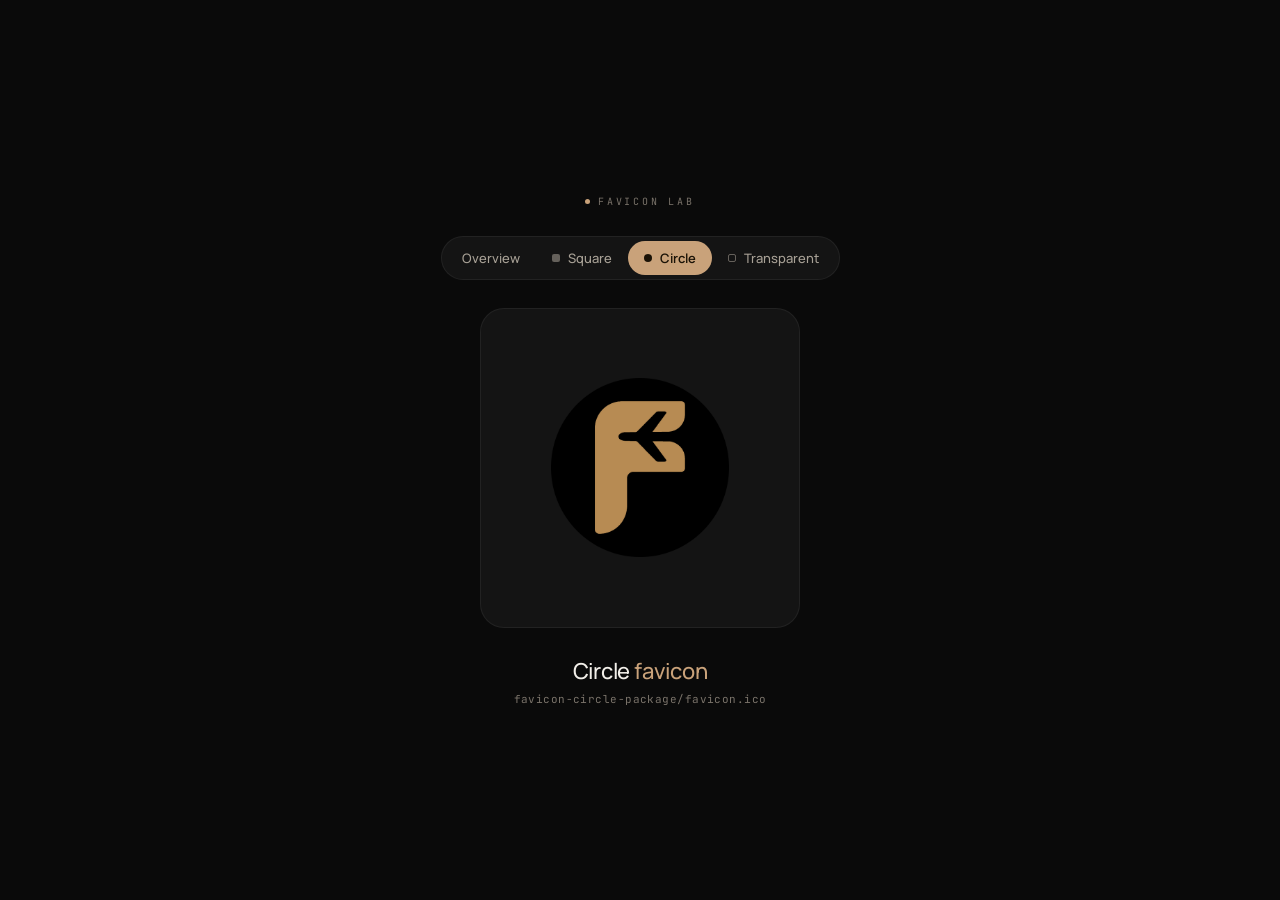
==== commit 4b0b1c4e: "Minimalist favicon switcher redesign Strip out fake company chrome (sidebar, user chip, search pill," ====
--- a/circle.html
+++ b/circle.html
@@ -6,60 +6,32 @@
     <title>Circle favicon</title>
     <link rel="preconnect" href="https://fonts.googleapis.com">
     <link rel="preconnect" href="https://fonts.gstatic.com" crossorigin>
-    <link href="https://fonts.googleapis.com/css2?family=Manrope:wght@200;300;400;500;600;700&family=JetBrains+Mono:wght@400;500&display=swap" rel="stylesheet">
+    <link href="https://fonts.googleapis.com/css2?family=Manrope:wght@400;500;600&family=JetBrains+Mono:wght@400;500&display=swap" rel="stylesheet">
     <link rel="icon" href="favicon-circle-package/favicon.ico" sizes="any">
     <link rel="icon" type="image/png" sizes="16x16" href="favicon-circle-package/favicon-16x16.png">
     <link rel="icon" type="image/png" sizes="32x32" href="favicon-circle-package/favicon-32x32.png">
     <link rel="apple-touch-icon" sizes="180x180" href="favicon-circle-package/apple-touch-icon.png">
     <link rel="manifest" href="favicon-circle-package/site.webmanifest">
     <meta name="theme-color" content="#0a0a0a">
-    <meta name="msapplication-TileColor" content="#000000">
-    <meta name="msapplication-config" content="favicon-circle-package/browserconfig.xml">
     <link rel="stylesheet" href="styles.css">
   </head>
   <body>
-    <div class="shell">
-      <aside class="side">
-        <a class="logo" href="index.html" aria-label="FTS favicon tests">
-          <span class="logo-mark"><img src="favicon-circle-package/favicon-192x192.png" alt=""></span>
-          <span class="logo-text"><span class="n">FTS Logo</span><span class="s">Favicon Lab</span></span>
-        </a>
-        <nav class="nav" aria-label="Pages">
-          <div class="nav-label">Navigate</div>
-          <a class="nav-item" href="index.html"><span class="nav-ico">⌂</span><span>Overview</span></a>
-          <a class="nav-item" href="square.html"><span class="nav-ico">□</span><span>Square</span></a>
-          <a class="nav-item active" href="circle.html"><span class="nav-ico">○</span><span>Circle</span></a>
-          <a class="nav-item" href="transparent.html"><span class="nav-ico">F</span><span>Transparent</span></a>
-        </nav>
-        <div class="side-foot"><div class="prof"><div class="avatar">FT</div><div><div class="nm">Freedom Travel</div><div class="rl">Systems</div></div></div></div>
-      </aside>
+    <main class="page">
+      <div class="brand">Favicon lab</div>
 
-      <main class="main">
-        <header class="top">
-          <div class="top-left"><div class="icon-btn">⌘</div><div class="search-pill"><span>⌕</span><span>Circle favicon package selected...</span></div></div>
-          <div class="top-right"><div class="icon-btn"><span class="dot"></span>◦</div><div class="user-chip"><div class="avatar">F</div><div><div class="nm">FTS Test</div><div class="id">CR 002</div></div></div><div class="icon-btn white">⚙</div></div>
-        </header>
-        <section class="headline">
-          <p class="eyebrow">Variant 02</p>
-          <h1>Circle <em>favicon</em></h1>
-          <p class="lead">This page uses the circular black icon package with transparent outer corners.</p>
-        </section>
-        <section class="grid">
-          <div class="tile tan detail-visual">
-            <div class="tile-label">Browser icon preview</div>
-            <div class="icon-stage"><img src="favicon-circle-package/favicon-512x512.png" alt="Circle FTS icon"></div>
-          </div>
-          <div class="tile dark detail-copy">
-            <div class="tile-label">Package details <span class="chev">›››</span></div>
-            <h2>Test page with the circle favicon.</h2>
-            <p>The browser tab should now show a black circle with the gold F mark inside.</p>
-            <div class="path-list">
-              <span>Folder: <code>favicon-circle-package</code></span>
-              <span>Main file: <code>favicon-circle-package/favicon.ico</code></span>
-            </div>
-          </div>
-        </section>
-      </main>
-    </div>
+      <nav class="switch" aria-label="Variants">
+        <a href="index.html">Overview</a>
+        <a href="square.html"><span class="dot"></span>Square</a>
+        <a class="active" href="circle.html"><span class="dot circle"></span>Circle</a>
+        <a href="transparent.html"><span class="dot ring"></span>Transparent</a>
+      </nav>
+
+      <div class="stage"><img src="favicon-circle-package/favicon-512x512.png" alt="Circle FTS icon"></div>
+
+      <div class="caption">
+        <h1>Circle <em>favicon</em></h1>
+        <code>favicon-circle-package/favicon.ico</code>
+      </div>
+    </main>
   </body>
 </html>
--- a/styles.css
+++ b/styles.css
@@ -1,35 +1,21 @@
 :root {
   --bg: #0a0a0a;
-  --bg-2: #111111;
-  --tile-dark: #1a1a1a;
-  --tile-darker: #141414;
-  --tile-grey: #cfcac2;
-  --tile-grey-2: #b8b2a8;
-  --tile-tan: #c9a27a;
-  --tile-tan-2: #b08968;
-  --tile-tan-dark: #6b4e2e;
+  --surface: #141414;
+  --surface-2: #1a1a1a;
+  --line: rgba(255, 255, 255, 0.06);
+  --tan: #c9a27a;
+  --tan-ink: #1a1206;
   --ink: #f2efe9;
   --ink-2: #d4cfc4;
   --muted: #7a736a;
   --muted-2: #a8a196;
-  --on-tan: #1a1206;
-  --on-grey: #1a1a1a;
-  --r-xl: 32px;
-  --r-lg: 24px;
-  --r-md: 16px;
   --sans: "Manrope", system-ui, -apple-system, BlinkMacSystemFont, "Segoe UI", sans-serif;
   --mono: "JetBrains Mono", ui-monospace, SFMono-Regular, Menlo, monospace;
 }
 
-* {
-  box-sizing: border-box;
-}
-
-html,
-body {
-  margin: 0;
-  min-height: 100%;
-}
+* { box-sizing: border-box; }
+
+html, body { margin: 0; min-height: 100%; }
 
 body {
   min-height: 100vh;
@@ -38,691 +24,184 @@
   font-family: var(--sans);
   font-weight: 400;
   -webkit-font-smoothing: antialiased;
-}
-
-a {
-  color: inherit;
-  text-decoration: none;
-}
-
-.shell {
-  display: grid;
-  grid-template-columns: 240px 1fr;
-  min-height: 100vh;
-}
-
-.side {
-  position: sticky;
-  top: 0;
+  display: grid;
+  place-items: center;
+  padding: 32px 20px;
+}
+
+a { color: inherit; text-decoration: none; }
+
+.page {
+  width: 100%;
+  max-width: 520px;
   display: flex;
   flex-direction: column;
+  align-items: center;
   gap: 28px;
-  height: 100vh;
-  padding: 28px 20px;
-  border-right: 1px solid rgba(255, 255, 255, 0.04);
-  background: var(--bg);
-}
-
-.logo {
-  display: flex;
-  align-items: center;
-  gap: 12px;
-  padding: 4px 4px 8px;
-}
-
-.logo-mark {
-  display: grid;
-  place-items: center;
-  width: 36px;
-  height: 36px;
-  flex-shrink: 0;
-  overflow: hidden;
-  border-radius: 12px;
-  background: var(--tile-tan);
-}
-
-.logo-mark img {
-  width: 100%;
-  height: 100%;
-  object-fit: cover;
-}
-
-.logo-text {
-  min-width: 0;
-  line-height: 1.1;
-}
-
-.logo-text .n {
-  color: var(--ink);
-  font-size: 15px;
-  font-weight: 600;
-  letter-spacing: 0;
-  white-space: nowrap;
-}
-
-.logo-text .s {
-  margin-top: 3px;
-  color: var(--muted);
-  font-family: var(--mono);
-  font-size: 9px;
-  letter-spacing: 0.22em;
-  text-transform: uppercase;
-  white-space: nowrap;
-}
-
-.nav {
-  display: flex;
-  flex-direction: column;
-  gap: 2px;
-}
-
-.nav-label {
-  padding: 8px 12px;
+}
+
+.brand {
+  display: flex;
+  align-items: center;
+  gap: 8px;
   color: var(--muted);
   font-family: var(--mono);
   font-size: 10px;
-  letter-spacing: 0.2em;
+  letter-spacing: 0.28em;
   text-transform: uppercase;
 }
 
-.nav-item {
-  display: flex;
-  align-items: center;
-  gap: 14px;
-  min-height: 48px;
-  padding: 12px 14px;
-  border-radius: 14px;
-  color: var(--muted-2);
-  font-size: 14px;
-  font-weight: 500;
-  transition: background 0.15s, color 0.15s;
-}
-
-.nav-item:hover {
-  background: var(--tile-dark);
-  color: var(--ink);
-}
-
-.nav-item.active {
-  background: var(--tile-tan);
-  color: var(--on-tan);
-  font-weight: 650;
-}
-
-.nav-ico {
-  display: grid;
-  place-items: center;
-  width: 18px;
-  height: 18px;
-  flex-shrink: 0;
-  font-family: var(--mono);
-  font-size: 12px;
-}
-
-.badge {
-  margin-left: auto;
-  padding: 2px 7px;
-  border-radius: 6px;
-  background: var(--on-tan);
-  color: var(--tile-tan);
-  font-family: var(--mono);
-  font-size: 10px;
-}
-
-.side-foot {
-  margin-top: auto;
-  padding-top: 20px;
-  border-top: 1px solid rgba(255, 255, 255, 0.05);
-}
-
-.prof {
-  display: flex;
-  align-items: center;
-  gap: 12px;
-  padding: 6px;
-}
-
-.avatar {
-  display: grid;
-  place-items: center;
-  width: 40px;
-  height: 40px;
-  flex-shrink: 0;
-  border: 1.5px solid rgba(201, 162, 122, 0.4);
+.brand::before {
+  content: "";
+  width: 5px;
+  height: 5px;
   border-radius: 50%;
-  background: linear-gradient(135deg, #7a5a3a, #4a3424);
-  color: var(--ink);
-  font-size: 13px;
-  font-weight: 600;
-}
-
-.prof .nm {
-  color: var(--ink);
-  font-size: 13px;
-  font-weight: 600;
-  line-height: 1.2;
-  white-space: nowrap;
-}
-
-.prof .rl {
-  margin-top: 2px;
-  color: var(--tile-tan);
-  font-family: var(--mono);
-  font-size: 10px;
-  letter-spacing: 0.15em;
-  text-transform: uppercase;
-  white-space: nowrap;
-}
-
-.main {
-  display: flex;
-  flex-direction: column;
-  gap: 20px;
-  min-width: 0;
-  padding: 24px 32px 40px;
-  overflow: hidden;
-}
-
-.top {
-  display: flex;
-  align-items: center;
-  gap: 12px;
-}
-
-.top-left {
-  display: flex;
-  align-items: center;
-  gap: 14px;
-  flex: 1;
-  min-width: 0;
-}
-
-.icon-btn {
-  position: relative;
-  display: grid;
-  place-items: center;
-  width: 44px;
-  height: 44px;
-  flex-shrink: 0;
-  border-radius: 50%;
-  background: var(--tile-dark);
-  color: var(--ink-2);
-  font-family: var(--mono);
-  font-size: 16px;
-}
-
-.icon-btn.white {
-  background: var(--ink);
-  color: var(--on-grey);
-}
-
-.icon-btn .dot {
-  position: absolute;
-  top: 11px;
-  right: 11px;
-  width: 7px;
-  height: 7px;
-  border-radius: 50%;
-  background: var(--tile-tan);
-}
-
-.search-pill {
-  display: flex;
-  align-items: center;
-  gap: 10px;
-  width: min(360px, 100%);
-  height: 44px;
-  padding: 0 20px 0 18px;
+  background: var(--tan);
+}
+
+.switch {
+  display: inline-flex;
+  padding: 4px;
+  border: 1px solid var(--line);
   border-radius: 999px;
-  background: var(--tile-dark);
+  background: var(--surface);
+}
+
+.switch a {
+  display: inline-flex;
+  align-items: center;
+  gap: 8px;
+  padding: 8px 16px;
+  border-radius: 999px;
   color: var(--muted-2);
   font-size: 13px;
-}
-
-.search-pill span:first-child {
+  font-weight: 500;
+  transition: color 0.15s, background 0.15s;
+}
+
+.switch a:hover { color: var(--ink); }
+
+.switch a.active {
+  background: var(--tan);
+  color: var(--tan-ink);
+  font-weight: 600;
+}
+
+.switch .dot {
+  width: 8px;
+  height: 8px;
+  border-radius: 2px;
+  background: currentColor;
+  opacity: 0.55;
+}
+
+.switch .dot.circle { border-radius: 50%; }
+
+.switch .dot.ring {
+  background: transparent;
+  border: 1.5px solid currentColor;
+}
+
+.switch a.active .dot { opacity: 1; }
+
+.stage {
+  display: grid;
+  place-items: center;
+  width: 100%;
+  aspect-ratio: 1 / 1;
+  max-width: 320px;
+  border: 1px solid var(--line);
+  border-radius: 24px;
+  background: var(--surface);
+}
+
+.stage img {
+  width: 56%;
+  height: 56%;
+  object-fit: contain;
+}
+
+.caption {
+  display: flex;
+  flex-direction: column;
+  align-items: center;
+  gap: 6px;
+  text-align: center;
+}
+
+.caption h1 {
+  margin: 0;
+  font-size: 22px;
+  font-weight: 500;
+  letter-spacing: -0.01em;
+}
+
+.caption h1 em {
+  color: var(--tan);
+  font-style: normal;
+  font-weight: 500;
+}
+
+.caption code {
   color: var(--muted);
   font-family: var(--mono);
-}
-
-.top-right {
-  display: flex;
+  font-size: 11px;
+  letter-spacing: 0.04em;
+}
+
+.overview {
+  display: grid;
+  grid-template-columns: repeat(3, 1fr);
+  gap: 12px;
+  width: 100%;
+}
+
+.overview a {
+  display: flex;
+  flex-direction: column;
   align-items: center;
   gap: 10px;
-  flex-shrink: 0;
-}
-
-.user-chip {
-  display: flex;
-  align-items: center;
-  gap: 10px;
-  padding: 4px 16px 4px 4px;
-  border-radius: 999px;
-  background: var(--tile-dark);
-}
-
-.user-chip .avatar {
-  width: 36px;
-  height: 36px;
-}
-
-.user-chip .nm {
+  padding: 18px 12px;
+  border: 1px solid var(--line);
+  border-radius: 18px;
+  background: var(--surface);
+  transition: border-color 0.15s, transform 0.15s;
+}
+
+.overview a:hover {
+  border-color: var(--tan);
+  transform: translateY(-2px);
+}
+
+.overview .thumb {
+  display: grid;
+  place-items: center;
+  width: 64px;
+  height: 64px;
+  border-radius: 14px;
+  background: var(--surface-2);
+}
+
+.overview .thumb img { width: 64%; height: 64%; object-fit: contain; }
+
+.overview .label {
+  color: var(--ink-2);
   font-size: 13px;
-  font-weight: 600;
-  white-space: nowrap;
-}
-
-.user-chip .id {
-  margin-top: 1px;
+  font-weight: 500;
+}
+
+.overview .meta {
   color: var(--muted);
   font-family: var(--mono);
   font-size: 10px;
-  letter-spacing: 0.1em;
-  white-space: nowrap;
-}
-
-.headline {
-  padding: 8px 0 4px;
-}
-
-.eyebrow {
-  display: flex;
-  align-items: center;
-  gap: 8px;
-  margin: 0;
-  color: var(--tile-tan);
-  font-family: var(--mono);
-  font-size: 10px;
-  letter-spacing: 0.25em;
+  letter-spacing: 0.12em;
   text-transform: uppercase;
 }
 
-.eyebrow::before {
-  content: "";
-  width: 6px;
-  height: 6px;
-  border-radius: 50%;
-  background: var(--tile-tan);
-}
-
-h1 {
-  margin: 12px 0 0;
-  color: var(--ink);
-  font-size: 72px;
-  font-weight: 300;
-  letter-spacing: 0;
-  line-height: 1;
-}
-
-h1 em {
-  color: var(--tile-tan);
-  font-style: normal;
-  font-weight: 300;
-}
-
-.lead {
-  max-width: 720px;
-  margin: 14px 0 0;
-  color: var(--muted-2);
-  font-size: 15px;
-  line-height: 1.6;
-}
-
-.grid {
-  display: grid;
-  grid-template-columns: repeat(12, 1fr);
-  gap: 16px;
-}
-
-.tile {
-  position: relative;
-  display: flex;
-  flex-direction: column;
-  overflow: hidden;
-  border-radius: var(--r-xl);
-  padding: 28px;
-}
-
-.tile.dark {
-  background: var(--tile-dark);
-  color: var(--ink);
-}
-
-.tile.darker {
-  background: var(--tile-darker);
-  color: var(--ink);
-}
-
-.tile.grey {
-  background: var(--tile-grey);
-  color: var(--on-grey);
-}
-
-.tile.grey-2 {
-  background: var(--tile-grey-2);
-  color: var(--on-grey);
-}
-
-.tile.tan {
-  background: var(--tile-tan);
-  color: var(--on-tan);
-}
-
-.tile-label {
-  color: currentColor;
-  font-family: var(--mono);
-  font-size: 11px;
-  font-weight: 500;
-  letter-spacing: 0.18em;
-  opacity: 0.55;
-  text-transform: uppercase;
-  white-space: nowrap;
-}
-
-.tile.dark .tile-label,
-.tile.darker .tile-label {
-  opacity: 0.45;
-}
-
-.hero-tile {
-  grid-column: span 6;
-  min-height: 278px;
-  justify-content: space-between;
-}
-
-.hero-tile h2 {
-  max-width: 480px;
-  margin: 28px 0 0;
-  font-size: 42px;
-  font-weight: 300;
-  letter-spacing: 0;
-  line-height: 1.05;
-}
-
-.hero-tile p {
-  max-width: 520px;
-  margin: 16px 0 0;
-  color: rgba(0, 0, 0, 0.58);
-  font-size: 14px;
-  line-height: 1.6;
-}
-
-.variant-card {
-  grid-column: span 4;
-  min-height: 360px;
-  color: inherit;
-  transition: transform 0.15s ease, filter 0.15s ease;
-}
-
-.variant-card:hover {
-  transform: translateY(-4px);
-  filter: brightness(1.04);
-}
-
-.variant-card h2,
-.detail-copy h2 {
-  margin: 22px 0 0;
-  font-size: 34px;
-  font-weight: 300;
-  letter-spacing: 0;
-  line-height: 1;
-}
-
-.variant-card p,
-.detail-copy p {
-  margin: 12px 0 0;
-  color: currentColor;
-  font-size: 14px;
-  line-height: 1.58;
-  opacity: 0.68;
-}
-
-.icon-stage {
-  position: relative;
-  display: grid;
-  place-items: center;
-  min-height: 160px;
-  margin: -4px -4px 0;
-  overflow: hidden;
-  border-radius: var(--r-lg);
-  background:
-    linear-gradient(45deg, rgba(255, 255, 255, 0.05) 25%, transparent 25%),
-    linear-gradient(-45deg, rgba(255, 255, 255, 0.05) 25%, transparent 25%),
-    linear-gradient(45deg, transparent 75%, rgba(255, 255, 255, 0.05) 75%),
-    linear-gradient(-45deg, transparent 75%, rgba(255, 255, 255, 0.05) 75%),
-    rgba(255, 255, 255, 0.04);
-  background-size: 22px 22px;
-  background-position: 0 0, 0 11px, 11px -11px, -11px 0;
-}
-
-.tile.grey .icon-stage,
-.tile.grey-2 .icon-stage,
-.tile.tan .icon-stage {
-  background:
-    linear-gradient(45deg, rgba(0, 0, 0, 0.05) 25%, transparent 25%),
-    linear-gradient(-45deg, rgba(0, 0, 0, 0.05) 25%, transparent 25%),
-    linear-gradient(45deg, transparent 75%, rgba(0, 0, 0, 0.05) 75%),
-    linear-gradient(-45deg, transparent 75%, rgba(0, 0, 0, 0.05) 75%),
-    rgba(0, 0, 0, 0.04);
-  background-size: 22px 22px;
-  background-position: 0 0, 0 11px, 11px -11px, -11px 0;
-}
-
-.icon-stage.plain {
-  background: rgba(0, 0, 0, 0.08);
-}
-
-.icon-stage img {
-  position: relative;
-  z-index: 1;
-  width: 118px;
-  height: 118px;
-  object-fit: contain;
-}
-
-.chev {
-  color: currentColor;
-  font-weight: 600;
-  letter-spacing: 1px;
-  opacity: 0.38;
-}
-
-.stat-row {
-  display: flex;
-  flex-wrap: wrap;
-  gap: 8px;
-  margin-top: 20px;
-}
-
-.stat-pill {
-  padding: 6px 10px;
-  border-radius: 999px;
-  background: rgba(0, 0, 0, 0.08);
-  color: currentColor;
-  font-family: var(--mono);
-  font-size: 10px;
-  letter-spacing: 0.08em;
-  text-transform: uppercase;
-}
-
-.tile.dark .stat-pill,
-.tile.darker .stat-pill {
-  background: rgba(201, 162, 122, 0.12);
-  color: var(--tile-tan);
-}
-
-.detail-visual {
-  grid-column: span 5;
-  min-height: 560px;
-  justify-content: center;
-}
-
-.detail-visual .icon-stage {
-  min-height: 420px;
-}
-
-.detail-visual .icon-stage img {
-  width: min(280px, 56vw);
-  height: min(280px, 56vw);
-}
-
-.detail-copy {
-  grid-column: span 7;
-  min-height: 560px;
-  justify-content: center;
-}
-
-.detail-copy h2 {
-  max-width: 620px;
-  font-size: 58px;
-}
-
-.detail-copy p {
-  max-width: 620px;
-  font-size: 15px;
-}
-
-.path-list {
-  display: grid;
-  gap: 10px;
-  margin-top: 30px;
-}
-
-.path-list span {
-  color: currentColor;
-  font-size: 13px;
-  opacity: 0.7;
-}
-
-.path-list code {
-  display: inline-block;
-  padding: 5px 8px;
-  border-radius: 8px;
-  background: rgba(0, 0, 0, 0.08);
-  color: currentColor;
-  font-family: var(--mono);
-  font-size: 12px;
-}
-
-.tile.dark .path-list code,
-.tile.darker .path-list code {
-  background: rgba(201, 162, 122, 0.12);
-  color: var(--tile-tan);
-}
-
-@media (max-width: 980px) {
-  .shell {
-    grid-template-columns: 1fr;
-  }
-
-  .side {
-    position: static;
-    height: auto;
-    padding: 18px;
-  }
-
-  .nav {
-    display: grid;
-    grid-template-columns: repeat(4, minmax(0, 1fr));
-  }
-
-  .nav-label,
-  .side-foot {
-    display: none;
-  }
-
-  .main {
-    padding: 18px;
-  }
-
-  .top {
-    flex-direction: column;
-    align-items: stretch;
-  }
-
-  .top-right,
-  .top-left {
-    width: 100%;
-  }
-
-  .search-pill {
-    width: 100%;
-    max-width: none;
-  }
-
-  h1 {
-    font-size: 52px;
-  }
-
-  .hero-tile,
-  .variant-card,
-  .detail-visual,
-  .detail-copy {
-    grid-column: span 12;
-  }
-
-  .detail-copy,
-  .detail-visual {
-    min-height: auto;
-  }
-}
-
-@media (max-width: 620px) {
-  .side {
-    gap: 16px;
-  }
-
-  .nav {
-    grid-template-columns: 1fr 1fr;
-  }
-
-  .nav-item {
-    min-height: 44px;
-    padding: 10px 12px;
-  }
-
-  .user-chip {
-    display: none;
-  }
-
-  h1 {
-    font-size: 40px;
-    letter-spacing: 0;
-  }
-
-  .hero-tile h2,
-  .detail-copy h2 {
-    font-size: 40px;
-  }
-
-  .tile {
-    border-radius: 24px;
-    padding: 22px;
-  }
-
-  .hero-tile,
-  .variant-card {
-    min-height: auto;
-  }
-
-  .hero-tile h2,
-  .detail-copy h2 {
-    font-size: 34px;
-  }
-
-  .variant-card h2 {
-    font-size: 32px;
-  }
-
-  .icon-stage {
-    min-height: 150px;
-  }
-
-  .icon-stage img {
-    width: 96px;
-    height: 96px;
-  }
-
-  .detail-visual .icon-stage {
-    min-height: 260px;
-  }
-}
+@media (max-width: 480px) {
+  .switch a { padding: 7px 12px; font-size: 12px; }
+  .stage { max-width: 260px; }
+  .overview { grid-template-columns: 1fr; }
+  .overview a { flex-direction: row; justify-content: flex-start; gap: 14px; padding: 12px 14px; }
+  .overview .thumb { width: 44px; height: 44px; border-radius: 10px; }
+}
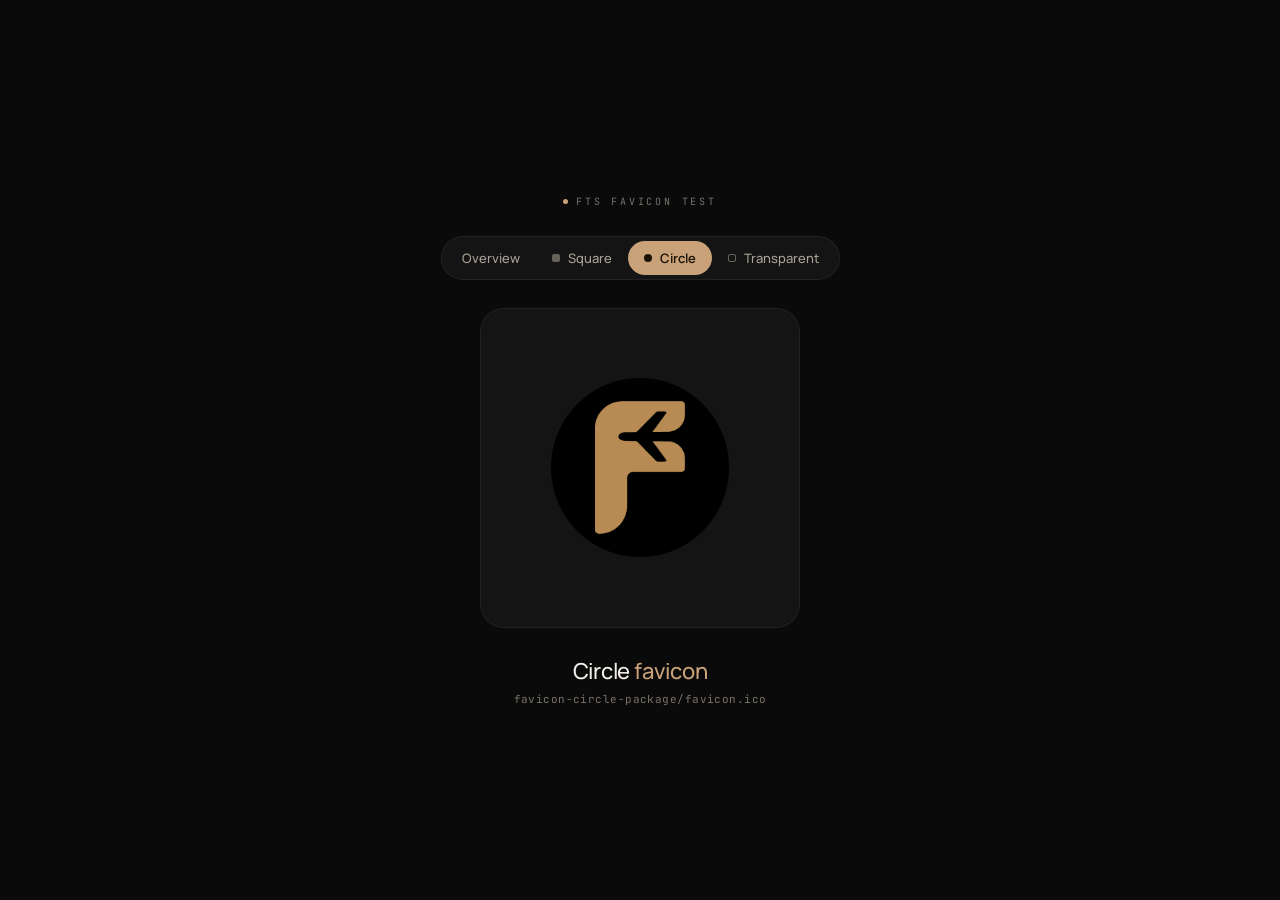
==== commit a74e8e43: "Rename brand label to "FTS favicon test" Co-Authored-By: Claude Opus 4.7 <noreply@anthropic.com>" ====
--- a/circle.html
+++ b/circle.html
@@ -17,7 +17,7 @@
   </head>
   <body>
     <main class="page">
-      <div class="brand">Favicon lab</div>
+      <div class="brand">FTS favicon test</div>
 
       <nav class="switch" aria-label="Variants">
         <a href="index.html">Overview</a>
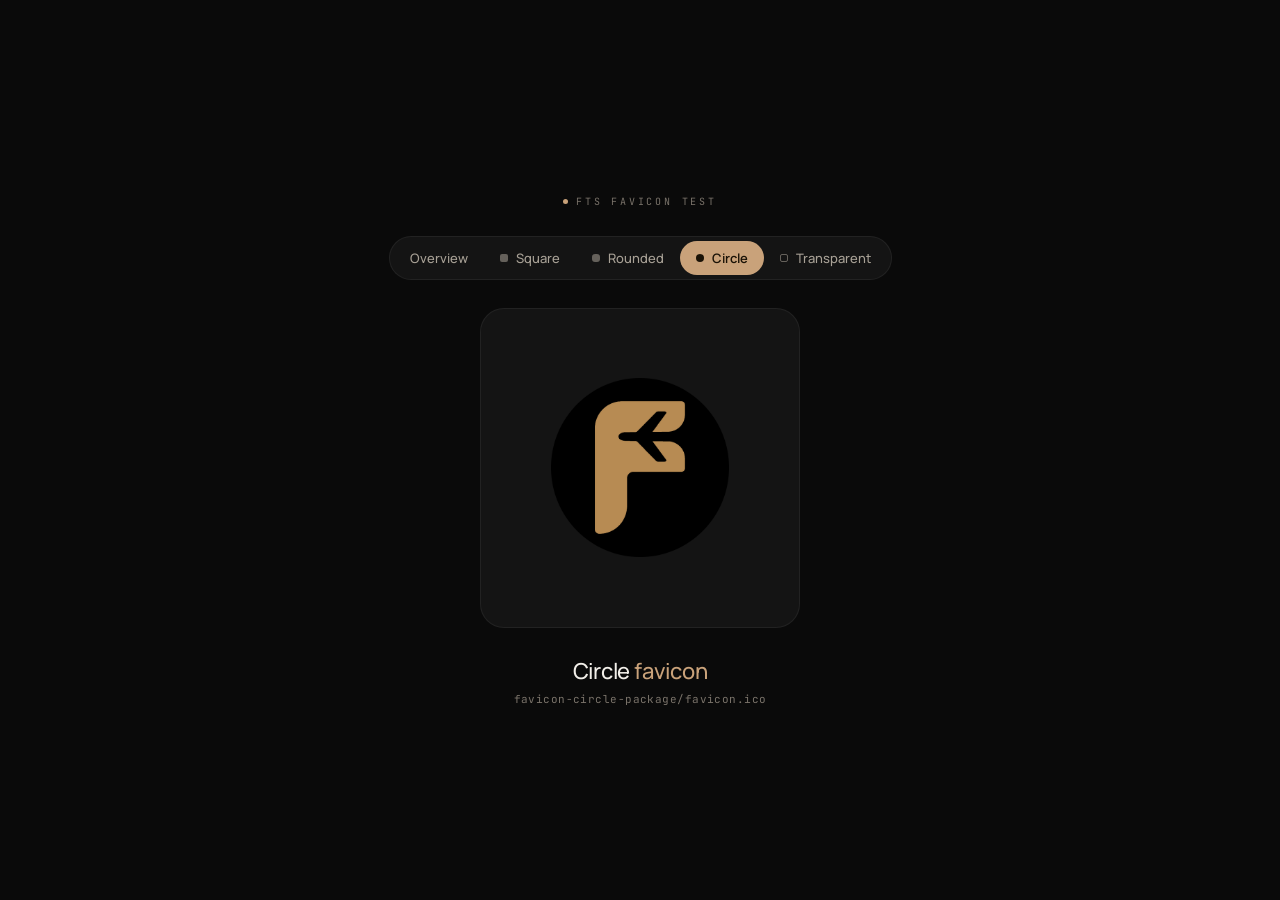
==== commit 61caf0c2: "Add fourth favicon variant: rounded square New favicon-rounded-package generated from the square pac" ====
--- a/circle.html
+++ b/circle.html
@@ -22,6 +22,7 @@
       <nav class="switch" aria-label="Variants">
         <a href="index.html">Overview</a>
         <a href="square.html"><span class="dot"></span>Square</a>
+        <a href="rounded.html"><span class="dot rounded"></span>Rounded</a>
         <a class="active" href="circle.html"><span class="dot circle"></span>Circle</a>
         <a href="transparent.html"><span class="dot ring"></span>Transparent</a>
       </nav>
--- a/styles.css
+++ b/styles.css
@@ -95,6 +95,8 @@
   opacity: 0.55;
 }
 
+.switch .dot.rounded { border-radius: 3px; }
+
 .switch .dot.circle { border-radius: 50%; }
 
 .switch .dot.ring {
@@ -151,8 +153,8 @@
 
 .overview {
   display: grid;
-  grid-template-columns: repeat(3, 1fr);
-  gap: 12px;
+  grid-template-columns: repeat(4, 1fr);
+  gap: 10px;
   width: 100%;
 }
 
@@ -201,7 +203,7 @@
 @media (max-width: 480px) {
   .switch a { padding: 7px 12px; font-size: 12px; }
   .stage { max-width: 260px; }
-  .overview { grid-template-columns: 1fr; }
+  .overview { grid-template-columns: 1fr 1fr; }
   .overview a { flex-direction: row; justify-content: flex-start; gap: 14px; padding: 12px 14px; }
   .overview .thumb { width: 44px; height: 44px; border-radius: 10px; }
 }
